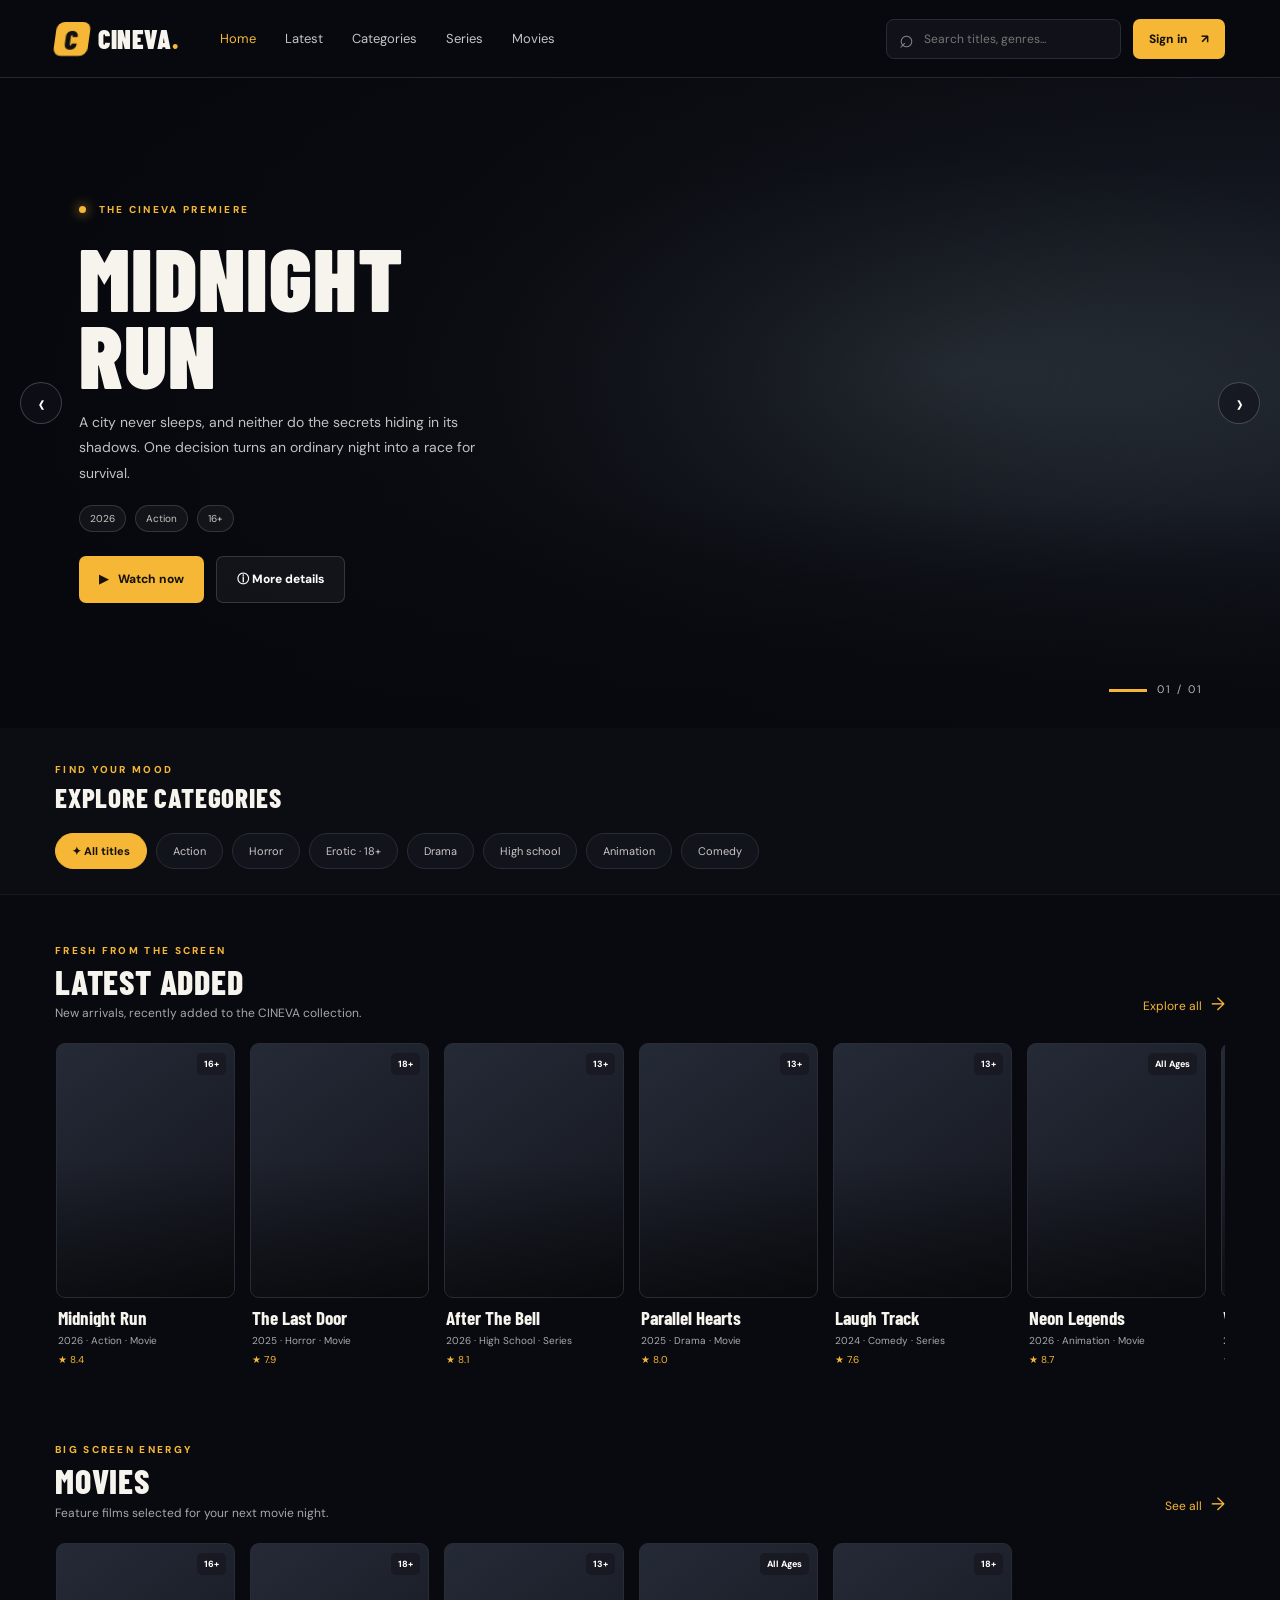
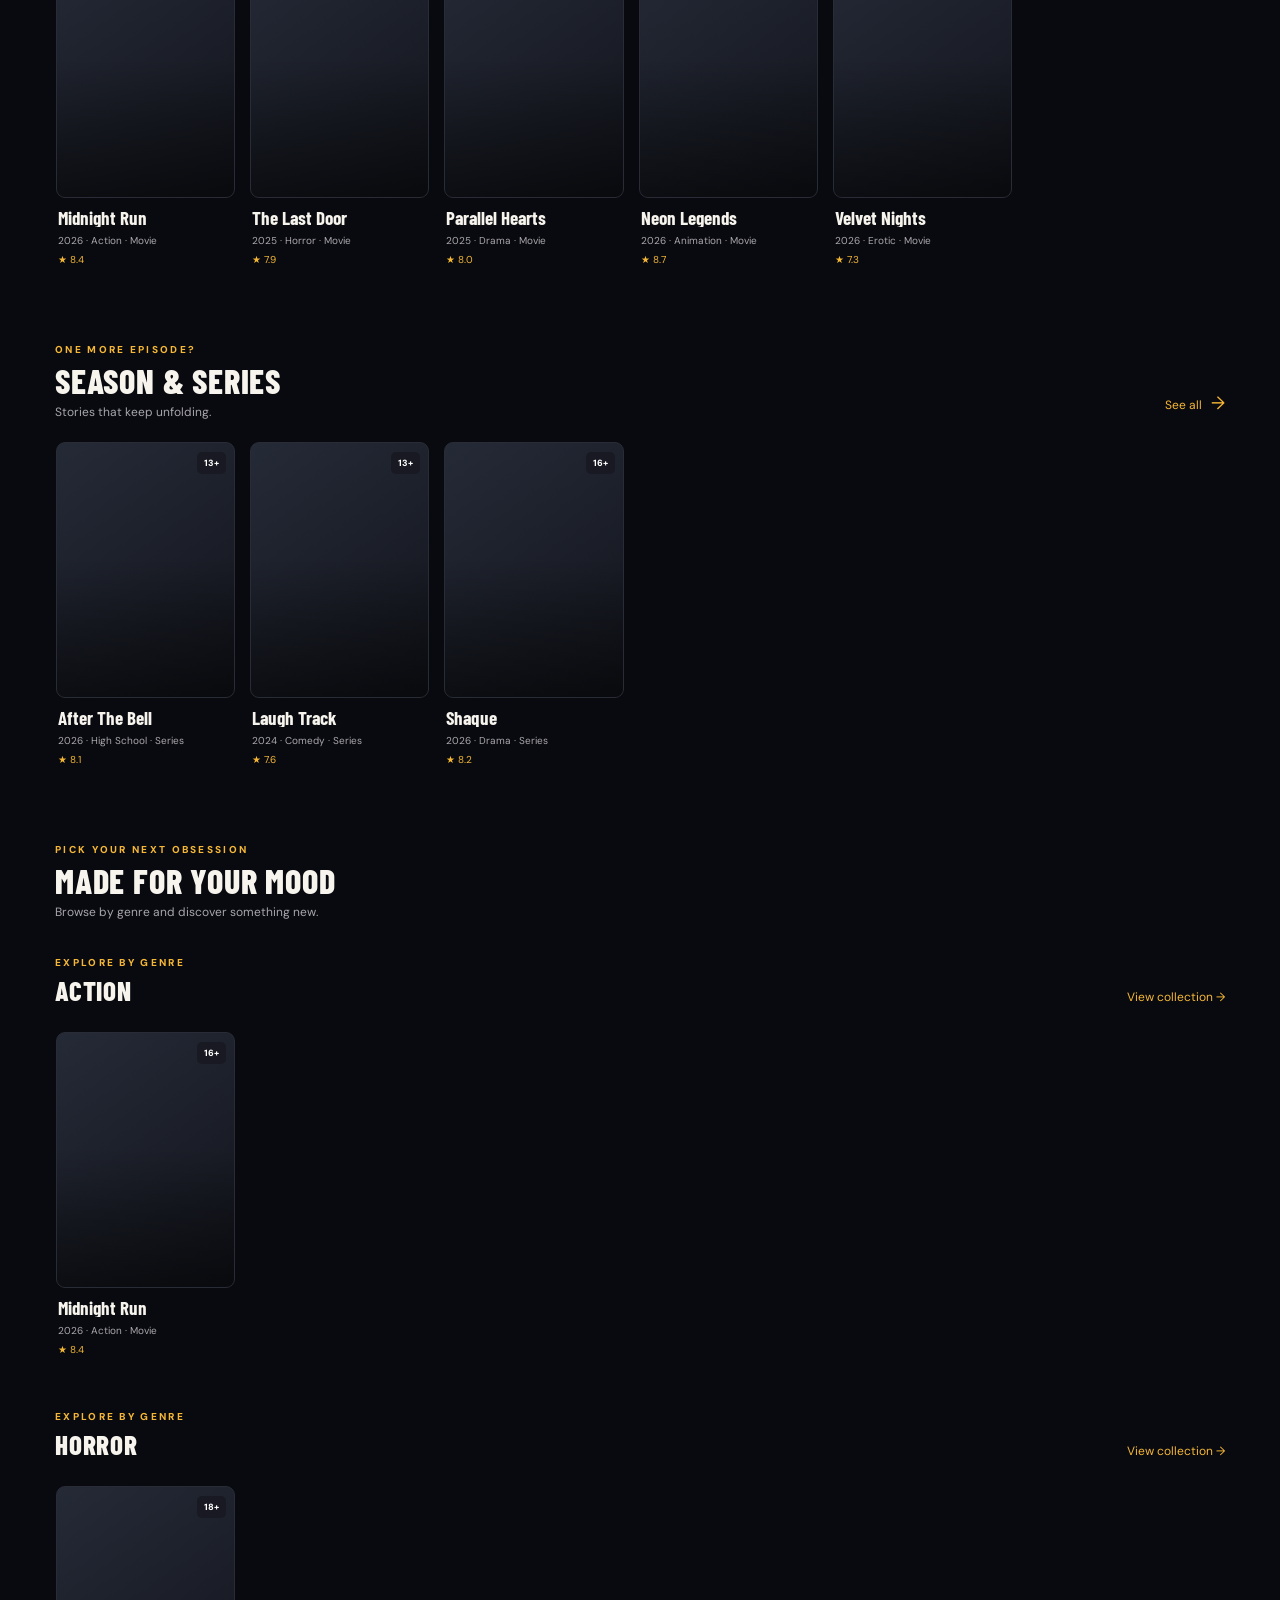
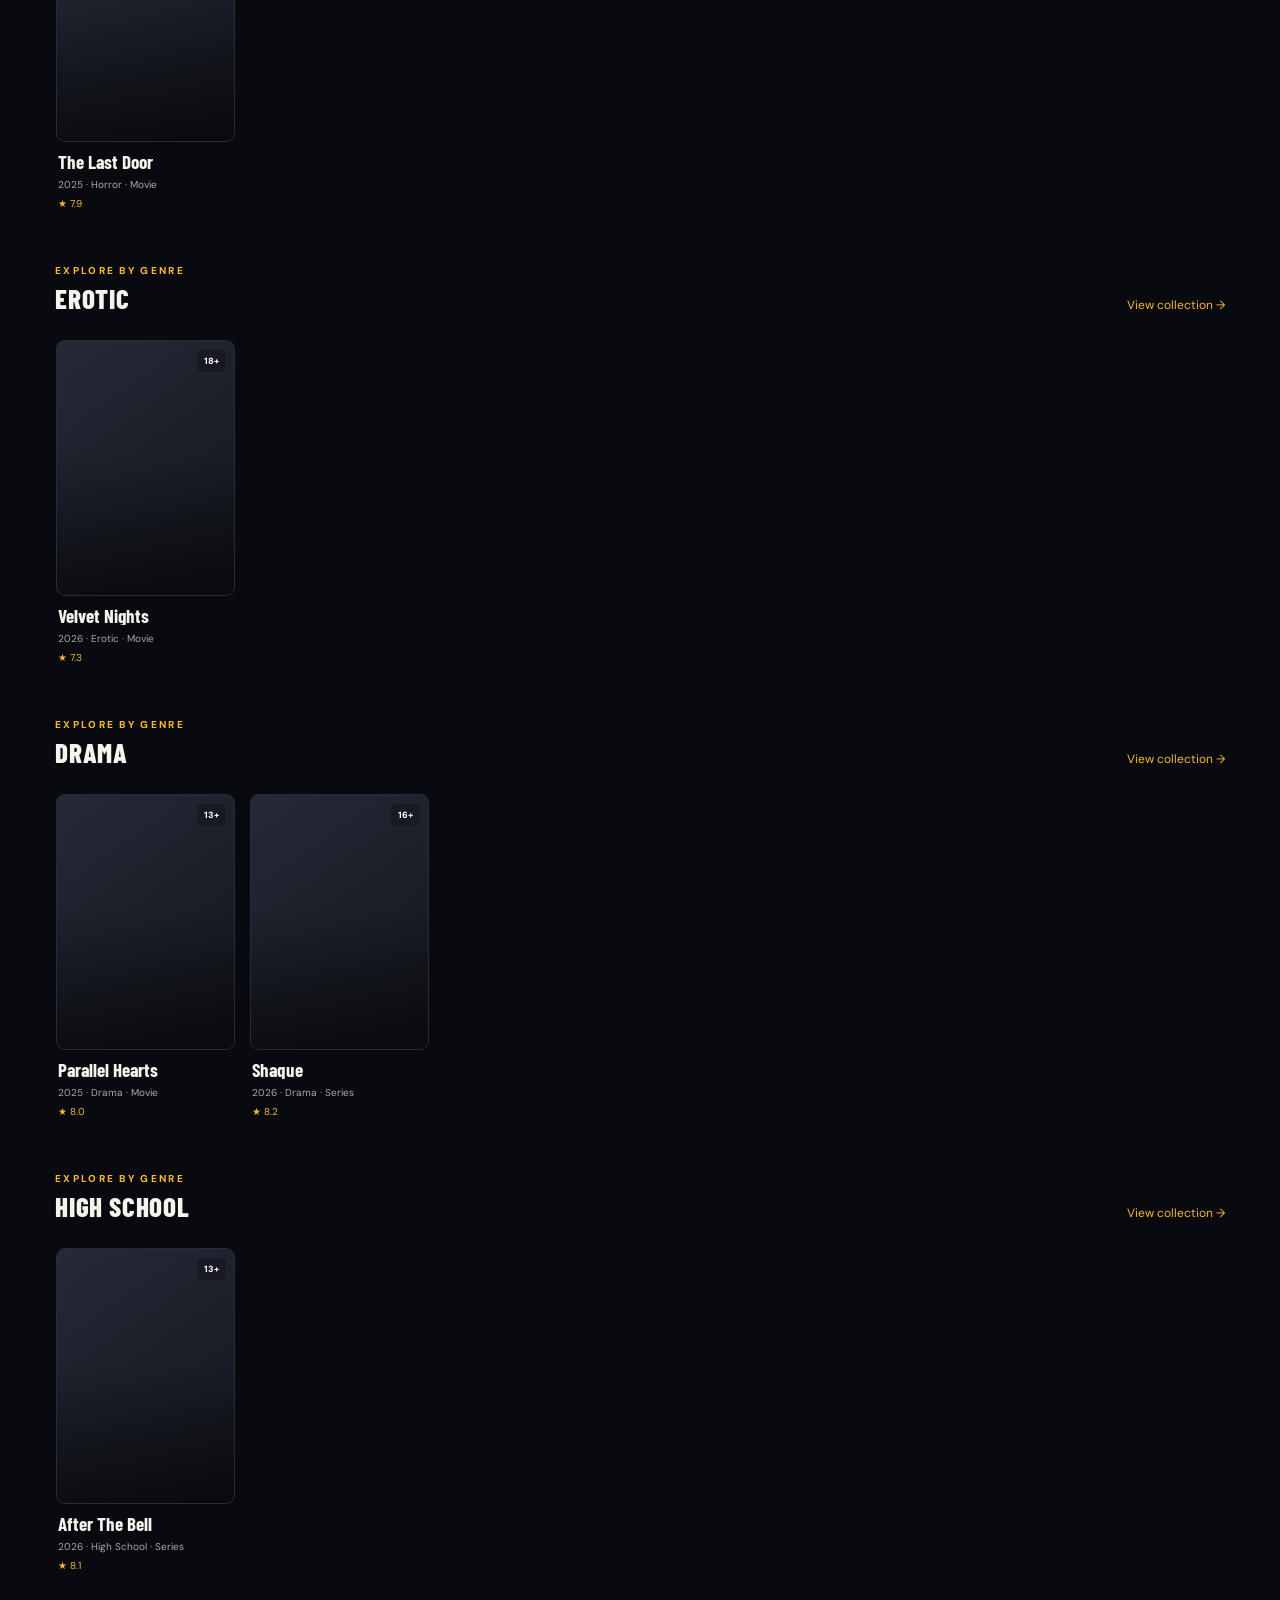
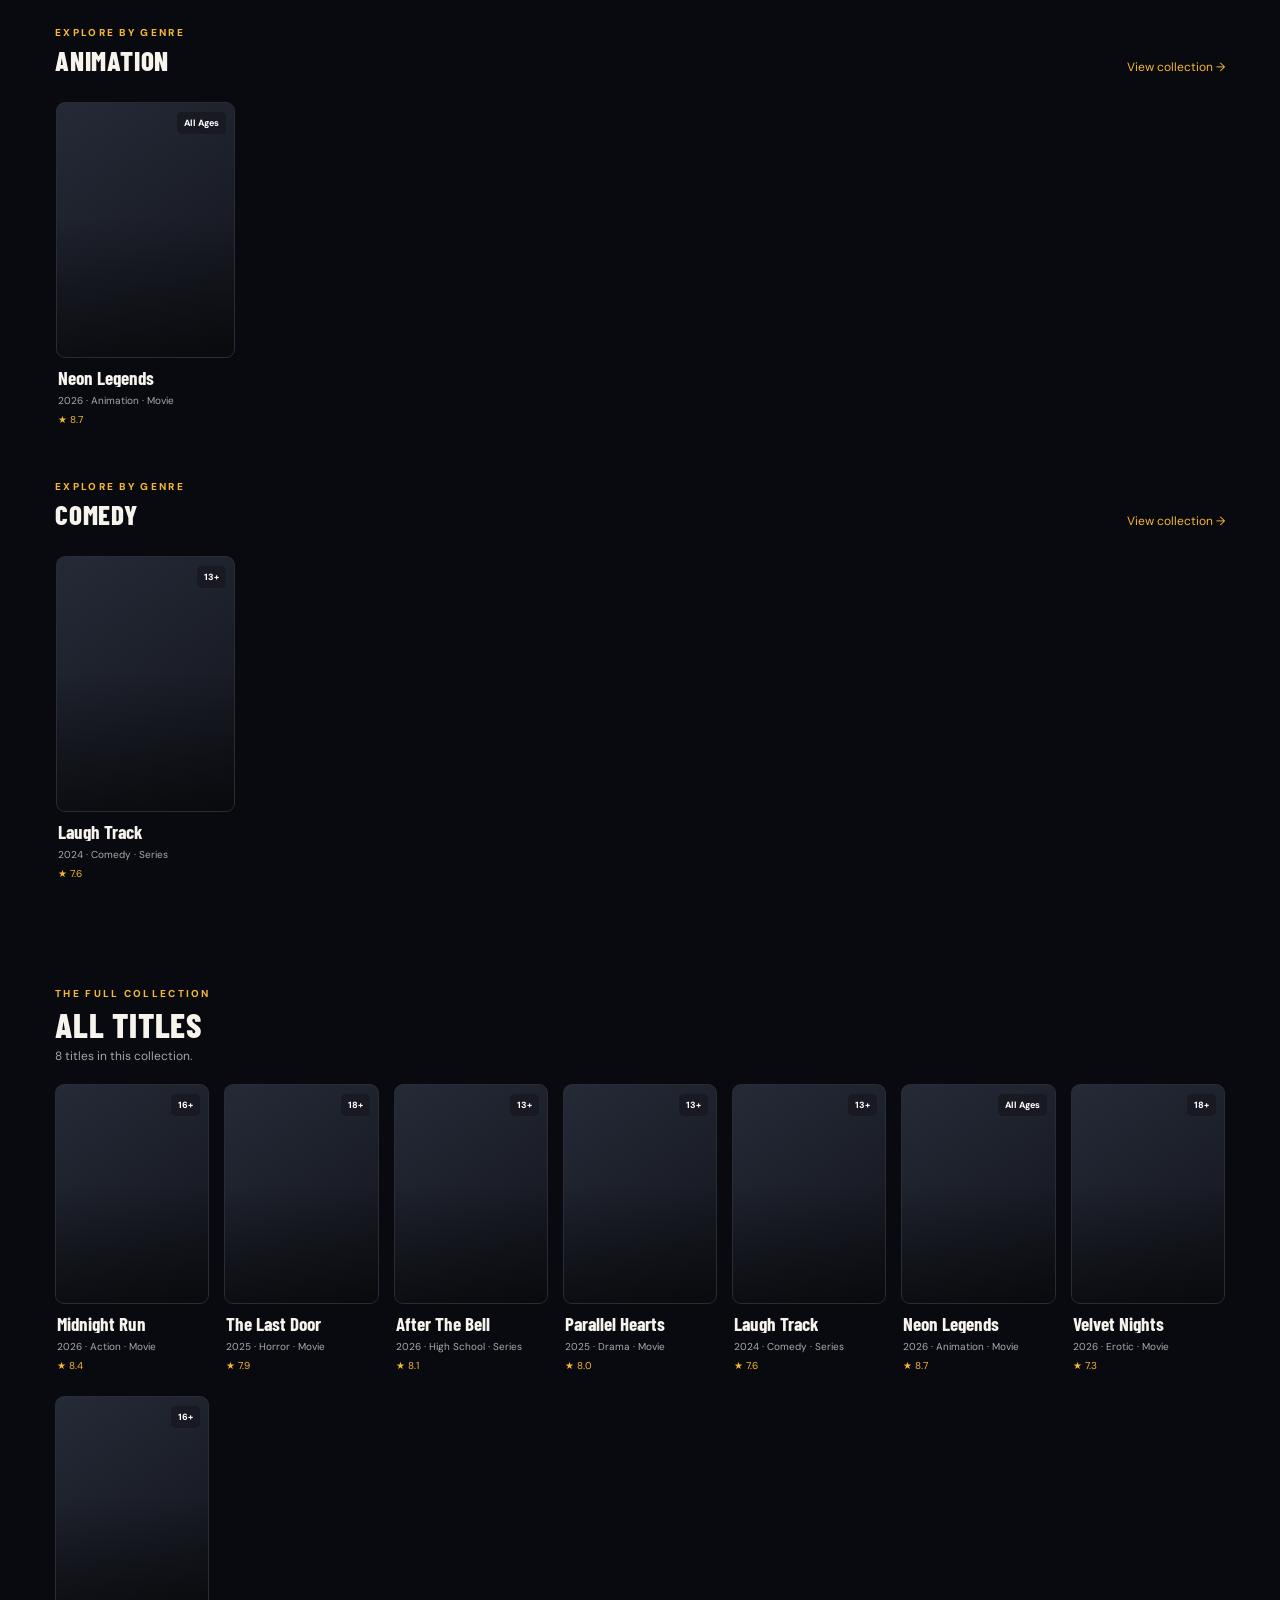
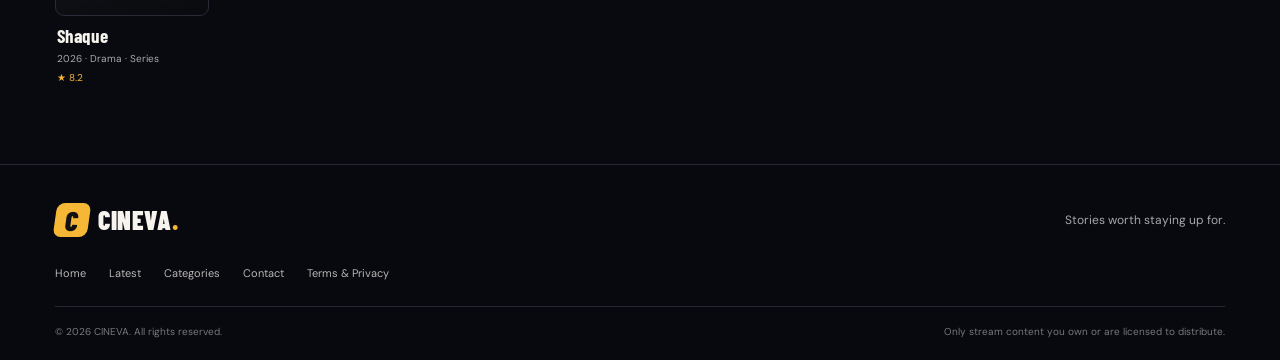
==== index.html @ 2d771eae "Add files via upload" ====
<!doctype html>
<html lang="en">
<head>
  <meta charset="UTF-8">
  <meta name="viewport" content="width=device-width, initial-scale=1">
  <meta name="theme-color" content="#090a0f">
  <title>CINEVA — Stories worth staying up for</title>
  <meta name="description" content="Discover movies and series on CINEVA.">
  <link rel="preconnect" href="https://fonts.googleapis.com">
  <link rel="preconnect" href="https://fonts.gstatic.com" crossorigin>
  <link href="https://fonts.googleapis.com/css2?family=Barlow+Condensed:wght@600;700;800;900&family=DM+Sans:wght@400;500;600;700&display=swap" rel="stylesheet">
  <link rel="stylesheet" href="styles.css">
  <script src="https://cdn.jsdelivr.net/npm/@supabase/supabase-js@2"></script>
  <script defer src="app.js"></script>
</head>
<body>
  <header class="topbar">
    <a class="brand" href="index.html" aria-label="CINEVA home"><span class="brand-mark">C</span><span>CINEVA<span class="brand-dot">.</span></span></a>
    <button class="mobile-menu" id="mobileMenu" aria-label="Open navigation">☰</button>
    <nav class="main-nav" id="mainNav">
      <a class="active" href="#home">Home</a>
      <a href="#latest">Latest</a>
      <a href="#categories">Categories</a>
      <a href="#series">Series</a>
      <a href="#movies">Movies</a>
    </nav>
    <div class="top-actions">
      <label class="search-box"><span>⌕</span><input id="searchInput" type="search" placeholder="Search titles, genres..." autocomplete="off"></label>
      <button class="account-btn" id="accountBtn">Sign in <span>↗</span></button>
    </div>
  </header>

  <main id="home">
    <section class="hero" id="hero">
      <div class="hero-shade"></div>
      <div class="hero-content">
        <div class="eyebrow"><span class="live-dot"></span> THE CINEVA PREMIERE</div>
        <h1 id="heroTitle">YOUR NEXT<br><em>FAVOURITE</em><br>STORY.</h1>
        <p id="heroDescription">Discover unforgettable stories, bold characters and worlds worth getting lost in.</p>
        <div class="hero-meta" id="heroMeta"><span>FEATURED</span><span>HD</span><span>ALL STORIES</span></div>
        <div class="hero-buttons">
          <a class="btn btn-gold" id="heroWatch" href="watch.html"><span>▶</span> Watch now</a>
          <button class="btn btn-glass" id="heroInfo">ⓘ More details</button>
        </div>
      </div>
      <div class="hero-counter"><span class="counter-line"></span><span id="heroCounter">01 / 01</span></div>
      <button class="hero-arrow prev" id="heroPrev" aria-label="Previous feature">‹</button>
      <button class="hero-arrow next" id="heroNext" aria-label="Next feature">›</button>
    </section>

    <section class="category-strip" id="categories">
      <div class="section-heading compact"><div><span class="kicker">FIND YOUR MOOD</span><h2>EXPLORE CATEGORIES</h2></div></div>
      <div class="genre-pills" id="genrePills">
        <button class="genre-pill selected" data-genre="All">✦ All titles</button>
        <button class="genre-pill" data-genre="Action">Action</button>
        <button class="genre-pill" data-genre="Horror">Horror</button>
        <button class="genre-pill" data-genre="Erotic">Erotic · 18+</button>
        <button class="genre-pill" data-genre="Drama">Drama</button>
        <button class="genre-pill" data-genre="High School">High school</button>
        <button class="genre-pill" data-genre="Animation">Animation</button>
        <button class="genre-pill" data-genre="Comedy">Comedy</button>
      </div>
    </section>

    <section class="content-section" id="latest">
      <div class="section-heading"><div><span class="kicker">FRESH FROM THE SCREEN</span><h2>LATEST ADDED</h2><p>New arrivals, recently added to the CINEVA collection.</p></div><a href="#allContent" class="see-all">Explore all <span>→</span></a></div>
      <div class="poster-row" id="latestRow"><div class="loading-state">Loading the latest stories<span class="loading-dots">•••</span></div></div>
    </section>

    <section class="content-section" id="movies">
      <div class="section-heading"><div><span class="kicker">BIG SCREEN ENERGY</span><h2>MOVIES</h2><p>Feature films selected for your next movie night.</p></div><a href="#allContent" class="see-all">See all <span>→</span></a></div>
      <div class="poster-row" id="moviesRow"><div class="skeleton"></div><div class="skeleton"></div><div class="skeleton"></div><div class="skeleton"></div></div>
    </section>

    <section class="content-section" id="series">
      <div class="section-heading"><div><span class="kicker">ONE MORE EPISODE?</span><h2>SEASON & SERIES</h2><p>Stories that keep unfolding.</p></div><a href="#allContent" class="see-all">See all <span>→</span></a></div>
      <div class="poster-row" id="seriesRow"><div class="skeleton"></div><div class="skeleton"></div><div class="skeleton"></div><div class="skeleton"></div></div>
    </section>

    <section class="content-section genre-section" id="genreRows">
      <div class="section-heading"><div><span class="kicker">PICK YOUR NEXT OBSESSION</span><h2>MADE FOR YOUR MOOD</h2><p>Browse by genre and discover something new.</p></div></div>
      <div id="genreCollections"></div>
    </section>

    <section class="content-section all-content" id="allContent">
      <div class="section-heading"><div><span class="kicker">THE FULL COLLECTION</span><h2>ALL TITLES</h2><p id="allCount">Explore the CINEVA library.</p></div></div>
      <div class="poster-grid" id="allGrid"></div>
      <button class="load-more" id="loadMore">Load more titles</button>
    </section>
  </main>

  <footer class="footer">
    <div class="footer-top"><a class="brand" href="#home"><span class="brand-mark">C</span><span>CINEVA<span class="brand-dot">.</span></span></a><p>Stories worth staying up for.</p></div>
    <div class="footer-links"><a href="#home">Home</a><a href="#latest">Latest</a><a href="#categories">Categories</a><a href="mailto:support@cineva.example">Contact</a><a href="#legal">Terms & Privacy</a></div>
    <div class="footer-bottom"><span>© <span id="yearNow"></span> CINEVA. All rights reserved.</span><span>Only stream content you own or are licensed to distribute.</span></div>
  </footer>

  <div class="modal-backdrop" id="detailModal" aria-hidden="true">
    <div class="detail-modal" role="dialog" aria-modal="true" aria-labelledby="modalTitle">
      <button class="modal-close" id="modalClose" aria-label="Close">×</button>
      <div class="modal-backdrop-image" id="modalBackdrop"></div>
      <div class="modal-copy"><span class="kicker" id="modalKicker">CINEVA ORIGINALS</span><h2 id="modalTitle"></h2><p id="modalDescription"></p><div class="hero-meta" id="modalMeta"></div><a class="btn btn-gold" id="modalWatch" href="watch.html">▶ Watch now</a></div>
    </div>
  </div>
  <div class="toast" id="toast"></div>
</body>
</html>
---- styles.css ----
:root{--bg:#090a0f;--panel:#11131b;--panel2:#171923;--line:#252834;--gold:#f5b735;--gold2:#ffcb58;--red:#c81035;--muted:#a7a6ad;--white:#f7f4ee;--font:'DM Sans',sans-serif;--display:'Barlow Condensed',sans-serif}
*{box-sizing:border-box}html{scroll-behavior:smooth;scroll-padding-top:90px}body{margin:0;background:var(--bg);color:var(--white);font-family:var(--font);overflow-x:hidden}a{color:inherit;text-decoration:none}button,input{font:inherit}.topbar{height:78px;position:sticky;top:0;z-index:30;display:flex;align-items:center;gap:42px;padding:0 4.3%;background:rgba(9,10,15,.94);backdrop-filter:blur(18px);border-bottom:1px solid var(--line)}.brand{display:flex;align-items:center;gap:9px;font-family:var(--display);font-weight:900;font-size:26px;letter-spacing:.6px;white-space:nowrap}.brand-mark{display:grid;place-items:center;width:34px;height:34px;background:var(--gold);color:#111;border-radius:8px;font-size:27px;transform:skew(-8deg)}.brand-dot{color:var(--gold)}.main-nav{display:flex;align-items:center;gap:29px;flex:1}.main-nav a{font-size:13px;color:#c6c4c7;transition:.2s}.main-nav a:hover,.main-nav a.active{color:var(--gold)}.top-actions{display:flex;align-items:center;gap:12px}.search-box{height:40px;width:235px;display:flex;align-items:center;gap:8px;padding:0 12px;border:1px solid #292c36;border-radius:8px;background:#111219;color:#85858d}.search-box span{font-size:25px}.search-box input{width:100%;border:0;outline:0;color:white;background:transparent;font-size:12px}.account-btn{border:0;border-radius:7px;background:var(--gold);color:#15120b;padding:12px 16px;font-size:12px;font-weight:800;cursor:pointer}.account-btn span{margin-left:10px}.mobile-menu{display:none;background:none;border:0;color:white;font-size:24px}
.hero{min-height:510px;height:min(69vw,650px);max-height:660px;position:relative;display:flex;align-items:center;overflow:hidden;background:radial-gradient(ellipse at 75% 45%,#39434b 0,#161a23 42%,#0b0c12 78%)}.hero:before{content:"";position:absolute;inset:0;background-image:var(--hero-image);background-size:cover;background-position:center 35%;opacity:.7;transition:background-image .3s}.hero-shade{position:absolute;inset:0;background:linear-gradient(90deg,rgba(7,8,13,.97) 0%,rgba(7,8,13,.78) 38%,rgba(7,8,13,.15) 100%),linear-gradient(0deg,#090a0f 0%,transparent 35%,rgba(0,0,0,.1))}.hero-content{position:relative;z-index:2;width:min(620px,60%);padding:45px 0 45px 6.2%}.eyebrow,.kicker{font-size:10px;letter-spacing:2.3px;font-weight:800;color:var(--gold)}.live-dot{display:inline-block;width:7px;height:7px;border-radius:50%;background:var(--gold);margin-right:8px;box-shadow:0 0 12px var(--gold)}.hero h1{font:900 clamp(55px,7vw,94px)/.86 var(--display);letter-spacing:1px;margin:22px 0 18px;text-transform:uppercase}.hero h1 em{font-style:normal;color:var(--gold)}.hero-content>p{max-width:440px;color:#c3c1c2;font-size:14px;line-height:1.8}.hero-meta{display:flex;gap:9px;align-items:center;margin:19px 0;color:#c9c6c3;font-size:10px}.hero-meta span{padding:6px 10px;border:1px solid #ffffff24;border-radius:20px;background:#ffffff0c}.hero-buttons{display:flex;gap:12px;margin-top:24px}.btn{display:inline-flex;align-items:center;justify-content:center;gap:10px;padding:14px 20px;border-radius:7px;font-size:12px;font-weight:800;border:0;cursor:pointer;transition:.2s}.btn:hover{transform:translateY(-2px);filter:brightness(1.08)}.btn-gold{background:var(--gold);color:#16120a}.btn-glass{background:#ffffff0c;border:1px solid #ffffff26;color:white}.hero-counter{position:absolute;z-index:3;right:6%;bottom:32px;color:#b5b2b1;font-size:11px;letter-spacing:2px}.counter-line{display:inline-block;width:38px;height:3px;background:var(--gold);vertical-align:middle;margin-right:10px}.hero-arrow{position:absolute;z-index:4;top:50%;transform:translateY(-50%);height:42px;width:42px;border-radius:50%;border:1px solid #ffffff35;background:#11131b9c;color:white;font-size:27px;cursor:pointer}.hero-arrow.prev{left:20px}.hero-arrow.next{right:20px}
.category-strip,.content-section{padding:43px 4.3% 10px}.category-strip{padding-top:29px;padding-bottom:20px;background:#0c0d13;border-bottom:1px solid #171923}.section-heading{display:flex;align-items:end;justify-content:space-between;gap:20px;margin-bottom:20px}.section-heading h2{font:800 34px/.95 var(--display);letter-spacing:.8px;margin:7px 0 7px}.section-heading p{font-size:12px;color:var(--muted);margin:0}.section-heading.compact{margin-bottom:15px}.section-heading.compact h2{font-size:27px}.see-all{font-size:12px;color:var(--gold);white-space:nowrap;padding-bottom:5px}.see-all span{font-size:18px;margin-left:6px}.genre-pills{display:flex;gap:9px;overflow:auto;padding-bottom:5px;scrollbar-width:none}.genre-pill{white-space:nowrap;border:1px solid #292c36;background:#12141c;color:#c9c7c7;padding:10px 16px;border-radius:24px;font-size:11px;cursor:pointer;transition:.2s}.genre-pill:hover,.genre-pill.selected{background:var(--gold);border-color:var(--gold);color:#17130b;font-weight:800}
.poster-row{display:grid;grid-auto-flow:column;grid-auto-columns:minmax(145px,1fr);grid-auto-columns:clamp(145px,14vw,190px);gap:15px;overflow-x:auto;padding:2px 1px 18px;scrollbar-width:thin;scrollbar-color:#3c3d45 transparent}.poster-card{min-width:0;cursor:pointer;position:relative}.poster-image{position:relative;aspect-ratio:2/2.85;border-radius:9px;overflow:hidden;background:linear-gradient(145deg,#252a37,#12141b);border:1px solid #292c36}.poster-image img{width:100%;height:100%;object-fit:cover;display:block;transition:transform .45s}.poster-card:hover .poster-image img{transform:scale(1.06)}.poster-image:after{content:"";position:absolute;inset:45% 0 0;background:linear-gradient(transparent,rgba(0,0,0,.5))}.age-tag{position:absolute;z-index:2;top:9px;right:8px;padding:5px 7px;border-radius:5px;background:#171820df;color:white;font-size:9px;font-weight:800}.poster-info{padding:10px 2px 0}.poster-info h3{font:700 19px/1 var(--display);margin:0 0 7px;white-space:nowrap;overflow:hidden;text-overflow:ellipsis}.poster-sub{font-size:10px;color:#aaa8ad;white-space:nowrap;overflow:hidden;text-overflow:ellipsis}.poster-date{font-size:10px;color:var(--gold);margin-top:6px}.loading-state{padding:35px 0;color:var(--muted);font-size:13px}.loading-dots{color:var(--gold);margin-left:10px;letter-spacing:3px}.skeleton{height:290px;border-radius:9px;background:linear-gradient(100deg,#151720 30%,#222531 50%,#151720 70%);background-size:200% 100%;animation:shimmer 1.5s infinite}@keyframes shimmer{to{background-position:-200% 0}}.genre-collection{margin:30px 0}.genre-collection .section-heading h2{font-size:27px}.poster-grid{display:grid;grid-template-columns:repeat(auto-fill,minmax(150px,1fr));gap:24px 15px}.load-more{display:block;margin:28px auto 10px;padding:12px 24px;border:1px solid #353845;border-radius:7px;background:#141620;color:white;cursor:pointer}.load-more:hover{border-color:var(--gold);color:var(--gold)}.footer{margin-top:70px;padding:35px 4.3% 22px;border-top:1px solid var(--line);background:#08090e}.footer-top{display:flex;align-items:center;justify-content:space-between}.footer-top p{font-size:12px;color:var(--muted)}.footer-links{display:flex;gap:23px;margin:26px 0;color:#b8b5b5;font-size:11px}.footer-bottom{border-top:1px solid var(--line);padding-top:18px;display:flex;justify-content:space-between;color:#777780;font-size:10px}
.modal-backdrop{display:none;position:fixed;inset:0;z-index:60;background:#000c;backdrop-filter:blur(8px);align-items:center;justify-content:center;padding:20px}.modal-backdrop.open{display:flex}.detail-modal{position:relative;width:min(760px,100%);min-height:420px;border:1px solid #333744;border-radius:14px;overflow:hidden;background:#11131b;display:flex;align-items:end}.modal-backdrop-image{position:absolute;inset:0;background-size:cover;background-position:center;opacity:.48}.detail-modal:after{content:"";position:absolute;inset:0;background:linear-gradient(90deg,#101118 0%,#101118c9 55%,#10111833)}.modal-copy{position:relative;z-index:1;padding:42px;max-width:580px}.modal-copy h2{font:800 48px/.95 var(--display);margin:10px 0}.modal-copy p{font-size:13px;line-height:1.7;color:#cbc8c6}.modal-close{position:absolute;z-index:3;right:15px;top:12px;border:0;background:#111a;color:white;font-size:27px;width:38px;height:38px;border-radius:50%;cursor:pointer}.toast{position:fixed;z-index:80;bottom:24px;left:50%;transform:translate(-50%,20px);opacity:0;pointer-events:none;background:#222630;border:1px solid #414653;padding:12px 18px;border-radius:8px;font-size:12px;transition:.25s}.toast.show{opacity:1;transform:translate(-50%,0)}
@media(max-width:950px){.topbar{gap:22px;padding:0 3%}.main-nav{gap:15px}.search-box{width:190px}.category-strip,.content-section{padding-left:3%;padding-right:3%}}
@media(max-width:700px){.topbar{height:66px;gap:13px}.brand{font-size:22px}.brand-mark{width:30px;height:30px}.mobile-menu{display:block;margin-left:auto}.main-nav{display:none;position:absolute;top:66px;left:0;right:0;padding:18px 22px;background:#0d0e15;border-bottom:1px solid var(--line);flex-direction:column;align-items:flex-start}.main-nav.open{display:flex}.top-actions{gap:7px}.search-box{width:38px;border:0;background:transparent;padding:0}.search-box span{font-size:24px}.search-box input{display:none}.search-box.expanded{position:absolute;left:12px;right:12px;top:72px;width:auto;background:#171923;border:1px solid #343744;padding:0 12px;z-index:40}.search-box.expanded input{display:block}.account-btn{padding:10px 11px;font-size:10px}.account-btn span{display:none}.hero{height:570px;min-height:0;align-items:end}.hero:before{background-position:60% center}.hero-shade{background:linear-gradient(0deg,#090a0f 0%,rgba(7,8,13,.8) 45%,rgba(7,8,13,.18) 100%)}.hero-content{width:100%;padding:40px 7% 70px}.hero h1{font-size:66px}.hero-content>p{font-size:12px}.hero-arrow{top:44%;height:35px;width:35px}.hero-arrow.prev{left:10px}.hero-arrow.next{right:10px}.hero-counter{bottom:22px;right:7%}.category-strip,.content-section{padding:30px 4% 8px}.section-heading h2{font-size:30px}.section-heading p{max-width:270px;line-height:1.5}.poster-row{grid-auto-columns:145px;gap:12px}.poster-grid{grid-template-columns:repeat(2,minmax(0,1fr));gap:18px 12px}.footer-links{flex-wrap:wrap;gap:14px}.footer-bottom{gap:10px;flex-direction:column}.modal-copy{padding:28px}.modal-copy h2{font-size:38px}}
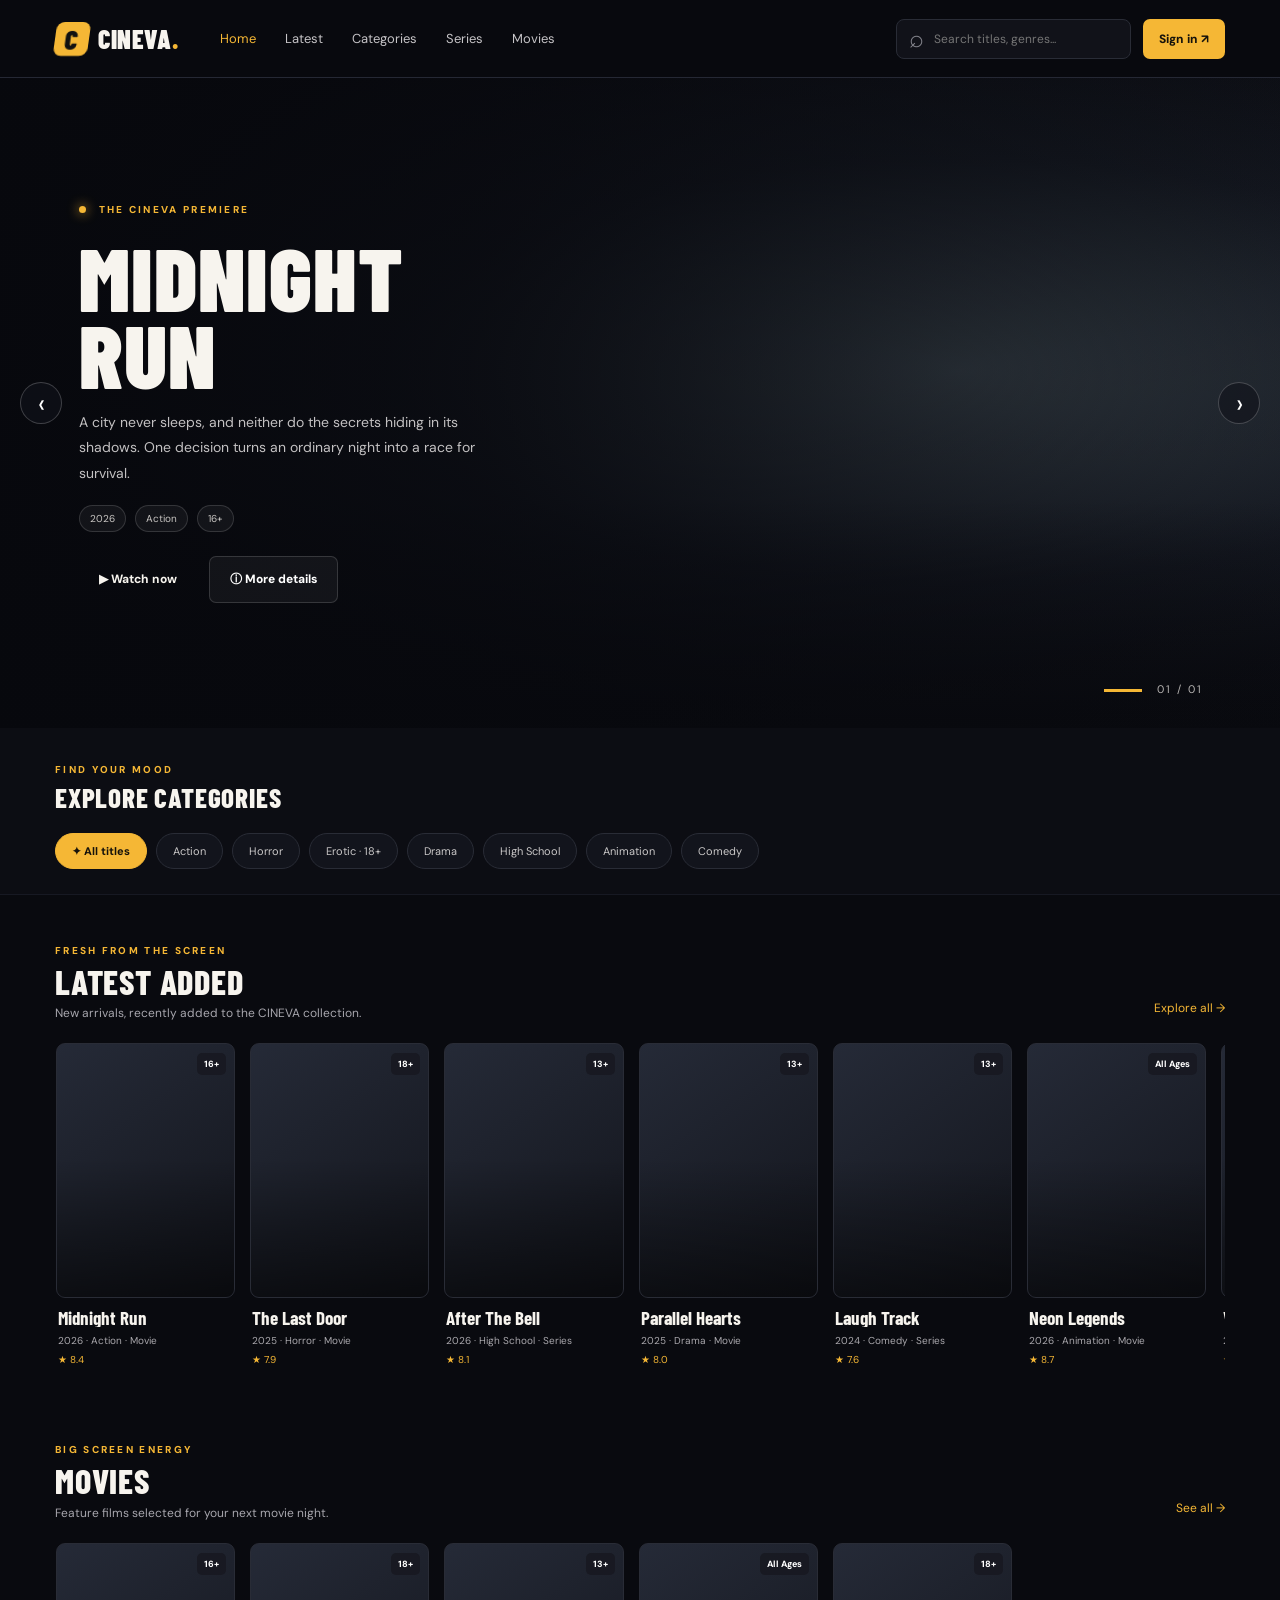
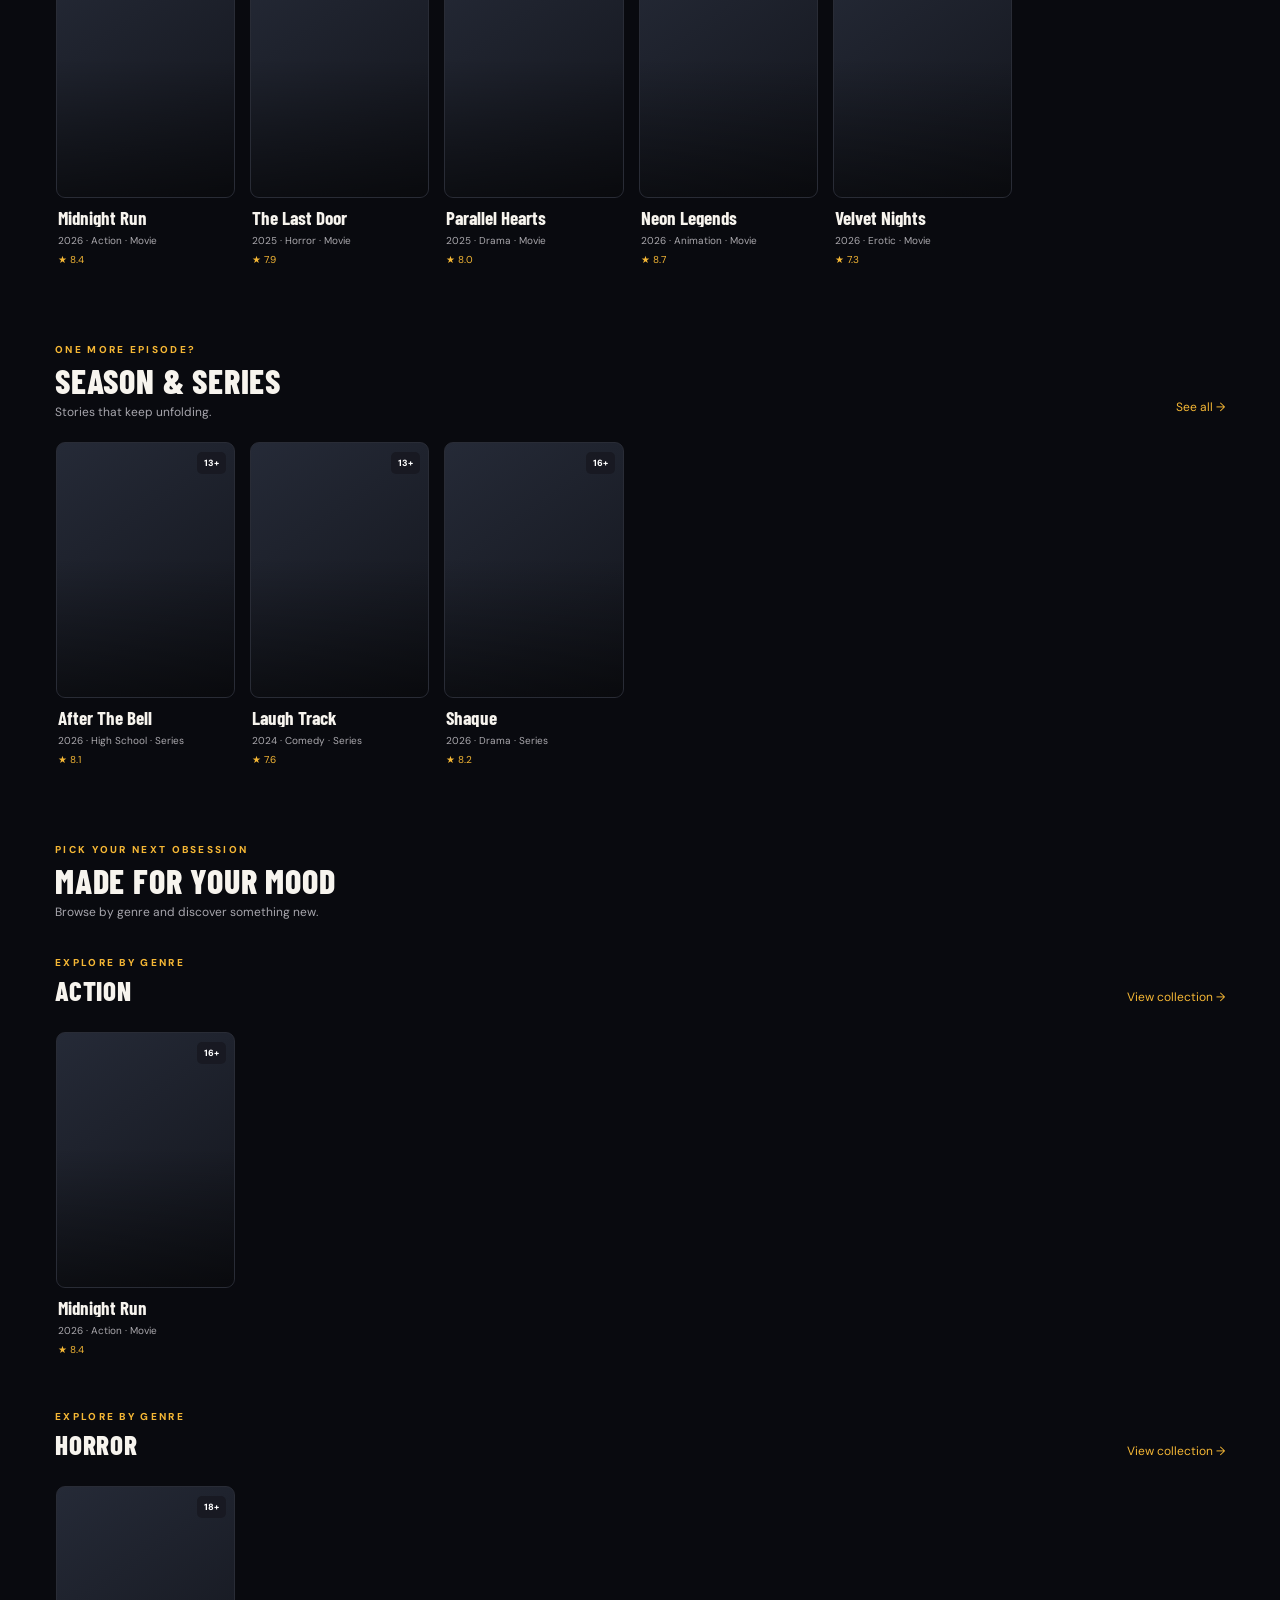
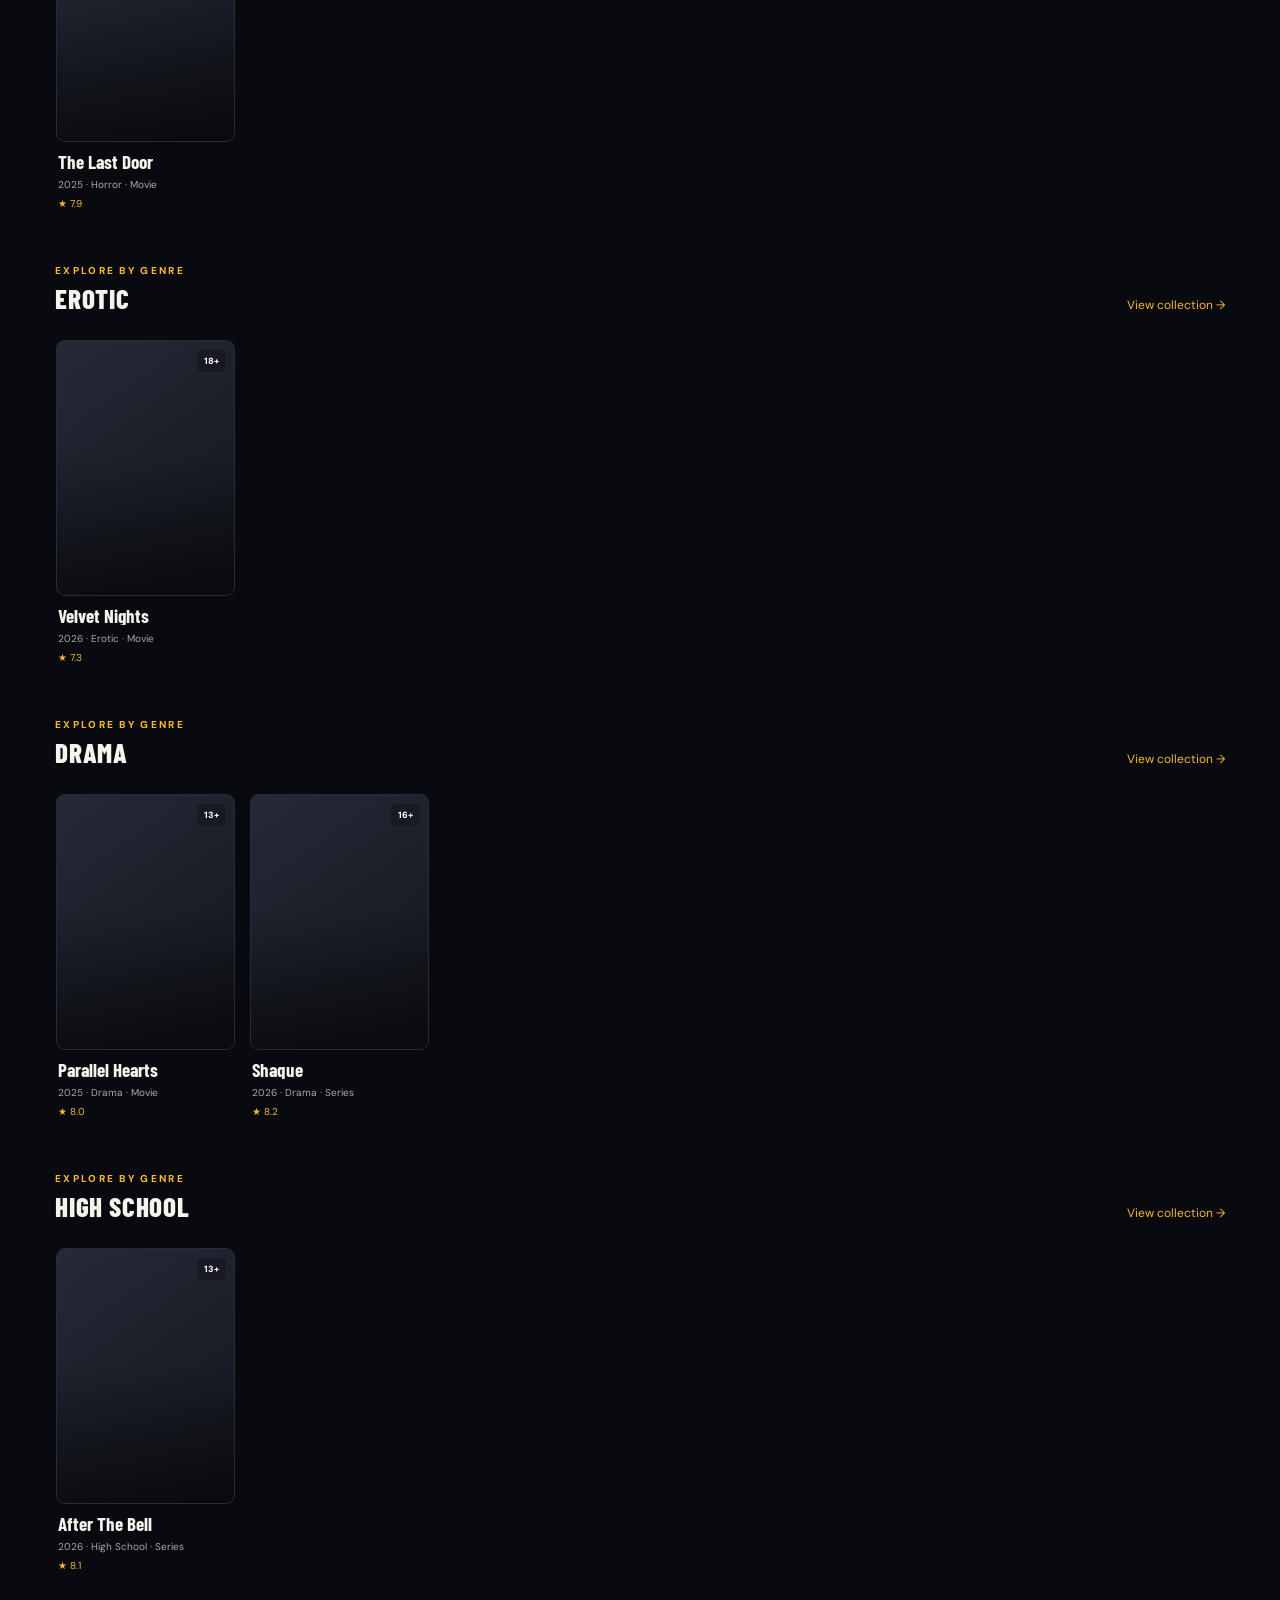
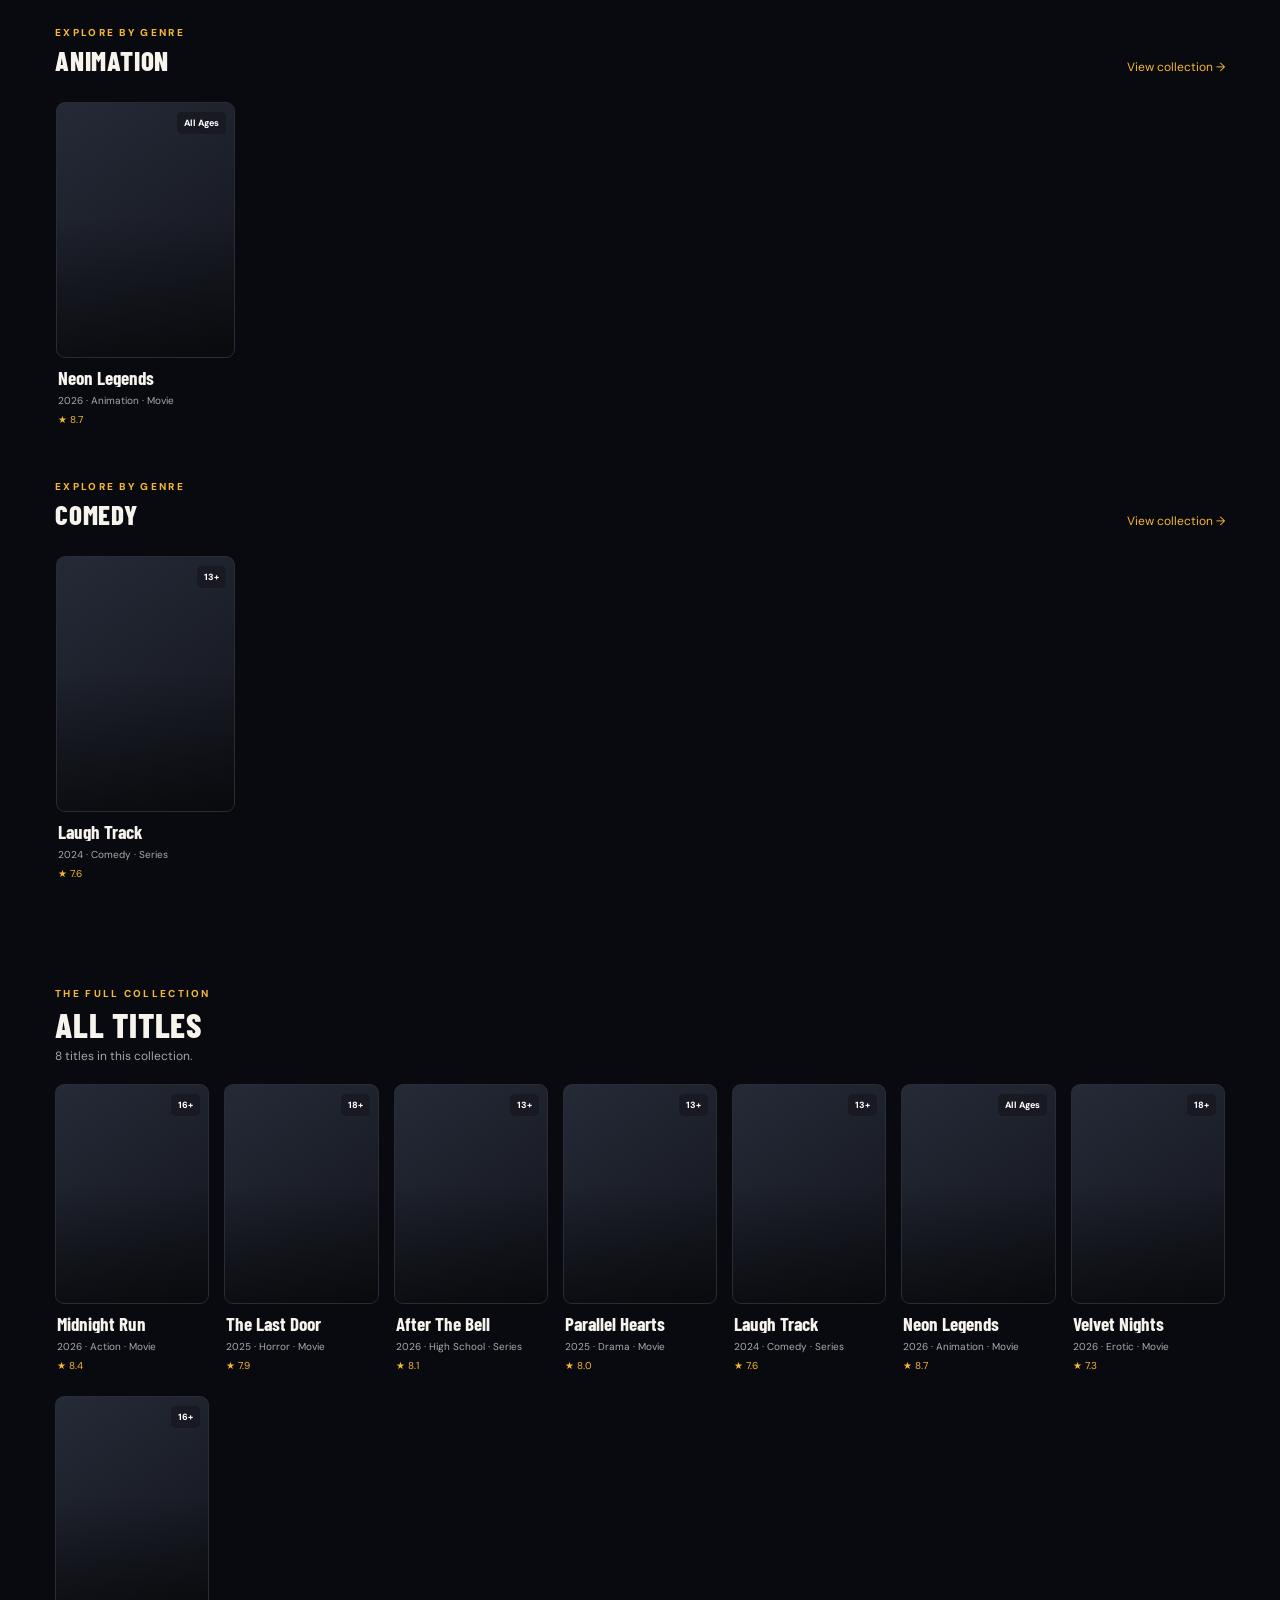
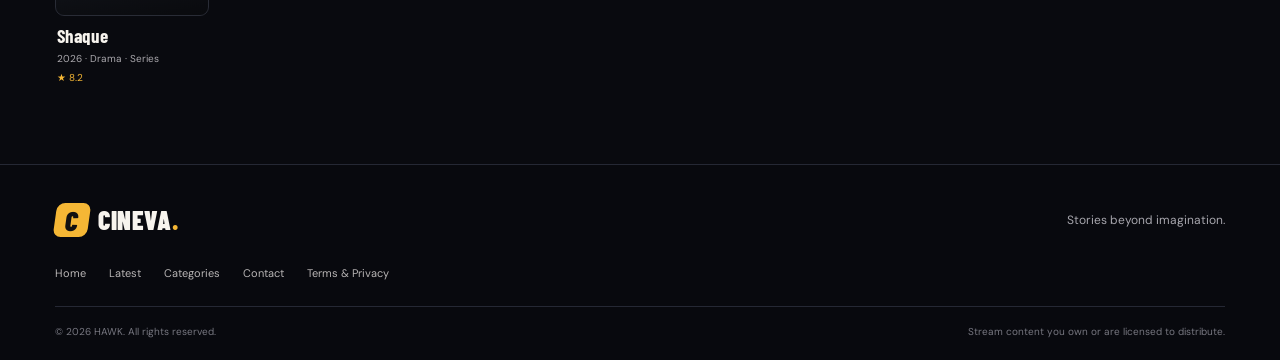
==== commit e6ef7d27: "Update index.html" ====
--- a/index.html
+++ b/index.html
@@ -1,107 +1,227 @@
-<!doctype html>
+<!DOCTYPE html>
 <html lang="en">
 <head>
   <meta charset="UTF-8">
   <meta name="viewport" content="width=device-width, initial-scale=1">
-  <meta name="theme-color" content="#090a0f">
-  <title>CINEVA — Stories worth staying up for</title>
-  <meta name="description" content="Discover movies and series on CINEVA.">
+  <meta name="theme-color" content="#090817">
+
+  <title>HAWKMOVIES — Your World. Your Cinema.</title>
+
+ <meta name="description"
+content="Watch the latest movies and series on HAWKMOVIES. Your world. Your cinema.">
+  
   <link rel="preconnect" href="https://fonts.googleapis.com">
   <link rel="preconnect" href="https://fonts.gstatic.com" crossorigin>
-  <link href="https://fonts.googleapis.com/css2?family=Barlow+Condensed:wght@600;700;800;900&family=DM+Sans:wght@400;500;600;700&display=swap" rel="stylesheet">
+
+  <link href="https://fonts.googleapis.com/css2?family=Barlow+Condensed:wght@600;700;800;900&family=DM+Sans:wght@400;500;600;700&display=swap"
+    rel="stylesheet">
+
   <link rel="stylesheet" href="styles.css">
+
   <script src="https://cdn.jsdelivr.net/npm/@supabase/supabase-js@2"></script>
   <script defer src="app.js"></script>
 </head>
+
 <body>
-  <header class="topbar">
-    <a class="brand" href="index.html" aria-label="CINEVA home"><span class="brand-mark">C</span><span>CINEVA<span class="brand-dot">.</span></span></a>
-    <button class="mobile-menu" id="mobileMenu" aria-label="Open navigation">☰</button>
-    <nav class="main-nav" id="mainNav">
-      <a class="active" href="#home">Home</a>
-      <a href="#latest">Latest</a>
-      <a href="#categories">Categories</a>
-      <a href="#series">Series</a>
-      <a href="#movies">Movies</a>
-    </nav>
-    <div class="top-actions">
-      <label class="search-box"><span>⌕</span><input id="searchInput" type="search" placeholder="Search titles, genres..." autocomplete="off"></label>
-      <button class="account-btn" id="accountBtn">Sign in <span>↗</span></button>
-    </div>
-  </header>
-
-  <main id="home">
-    <section class="hero" id="hero">
-      <div class="hero-shade"></div>
-      <div class="hero-content">
-        <div class="eyebrow"><span class="live-dot"></span> THE CINEVA PREMIERE</div>
-        <h1 id="heroTitle">YOUR NEXT<br><em>FAVOURITE</em><br>STORY.</h1>
-        <p id="heroDescription">Discover unforgettable stories, bold characters and worlds worth getting lost in.</p>
-        <div class="hero-meta" id="heroMeta"><span>FEATURED</span><span>HD</span><span>ALL STORIES</span></div>
-        <div class="hero-buttons">
-          <a class="btn btn-gold" id="heroWatch" href="watch.html"><span>▶</span> Watch now</a>
-          <button class="btn btn-glass" id="heroInfo">ⓘ More details</button>
-        </div>
-      </div>
-      <div class="hero-counter"><span class="counter-line"></span><span id="heroCounter">01 / 01</span></div>
-      <button class="hero-arrow prev" id="heroPrev" aria-label="Previous feature">‹</button>
-      <button class="hero-arrow next" id="heroNext" aria-label="Next feature">›</button>
-    </section>
-
-    <section class="category-strip" id="categories">
-      <div class="section-heading compact"><div><span class="kicker">FIND YOUR MOOD</span><h2>EXPLORE CATEGORIES</h2></div></div>
-      <div class="genre-pills" id="genrePills">
-        <button class="genre-pill selected" data-genre="All">✦ All titles</button>
-        <button class="genre-pill" data-genre="Action">Action</button>
-        <button class="genre-pill" data-genre="Horror">Horror</button>
-        <button class="genre-pill" data-genre="Erotic">Erotic · 18+</button>
-        <button class="genre-pill" data-genre="Drama">Drama</button>
-        <button class="genre-pill" data-genre="High School">High school</button>
-        <button class="genre-pill" data-genre="Animation">Animation</button>
-        <button class="genre-pill" data-genre="Comedy">Comedy</button>
-      </div>
-    </section>
-
-    <section class="content-section" id="latest">
-      <div class="section-heading"><div><span class="kicker">FRESH FROM THE SCREEN</span><h2>LATEST ADDED</h2><p>New arrivals, recently added to the CINEVA collection.</p></div><a href="#allContent" class="see-all">Explore all <span>→</span></a></div>
-      <div class="poster-row" id="latestRow"><div class="loading-state">Loading the latest stories<span class="loading-dots">•••</span></div></div>
-    </section>
-
-    <section class="content-section" id="movies">
-      <div class="section-heading"><div><span class="kicker">BIG SCREEN ENERGY</span><h2>MOVIES</h2><p>Feature films selected for your next movie night.</p></div><a href="#allContent" class="see-all">See all <span>→</span></a></div>
-      <div class="poster-row" id="moviesRow"><div class="skeleton"></div><div class="skeleton"></div><div class="skeleton"></div><div class="skeleton"></div></div>
-    </section>
-
-    <section class="content-section" id="series">
-      <div class="section-heading"><div><span class="kicker">ONE MORE EPISODE?</span><h2>SEASON & SERIES</h2><p>Stories that keep unfolding.</p></div><a href="#allContent" class="see-all">See all <span>→</span></a></div>
-      <div class="poster-row" id="seriesRow"><div class="skeleton"></div><div class="skeleton"></div><div class="skeleton"></div><div class="skeleton"></div></div>
-    </section>
-
-    <section class="content-section genre-section" id="genreRows">
-      <div class="section-heading"><div><span class="kicker">PICK YOUR NEXT OBSESSION</span><h2>MADE FOR YOUR MOOD</h2><p>Browse by genre and discover something new.</p></div></div>
-      <div id="genreCollections"></div>
-    </section>
-
-    <section class="content-section all-content" id="allContent">
-      <div class="section-heading"><div><span class="kicker">THE FULL COLLECTION</span><h2>ALL TITLES</h2><p id="allCount">Explore the CINEVA library.</p></div></div>
-      <div class="poster-grid" id="allGrid"></div>
-      <button class="load-more" id="loadMore">Load more titles</button>
-    </section>
-  </main>
-
-  <footer class="footer">
-    <div class="footer-top"><a class="brand" href="#home"><span class="brand-mark">C</span><span>CINEVA<span class="brand-dot">.</span></span></a><p>Stories worth staying up for.</p></div>
-    <div class="footer-links"><a href="#home">Home</a><a href="#latest">Latest</a><a href="#categories">Categories</a><a href="mailto:support@cineva.example">Contact</a><a href="#legal">Terms & Privacy</a></div>
-    <div class="footer-bottom"><span>© <span id="yearNow"></span> CINEVA. All rights reserved.</span><span>Only stream content you own or are licensed to distribute.</span></div>
-  </footer>
-
-  <div class="modal-backdrop" id="detailModal" aria-hidden="true">
-    <div class="detail-modal" role="dialog" aria-modal="true" aria-labelledby="modalTitle">
-      <button class="modal-close" id="modalClose" aria-label="Close">×</button>
-      <div class="modal-backdrop-image" id="modalBackdrop"></div>
-      <div class="modal-copy"><span class="kicker" id="modalKicker">CINEVA ORIGINALS</span><h2 id="modalTitle"></h2><p id="modalDescription"></p><div class="hero-meta" id="modalMeta"></div><a class="btn btn-gold" id="modalWatch" href="watch.html">▶ Watch now</a></div>
-    </div>
-  </div>
-  <div class="toast" id="toast"></div>
+
+<header class="topbar">
+  <a class="brand" href="index.html">
+    <span class="brand-mark">C</span>
+    <span>CINEVA<span class="brand-dot">.</span></span>
+  </a>
+
+  <button class="mobile-menu" id="mobileMenu">☰</button>
+
+  <nav class="main-nav" id="mainNav">
+    <a class="active" href="#home">Home</a>
+    <a href="#latest">Latest</a>
+    <a href="#categories">Categories</a>
+    <a href="#series">Series</a>
+    <a href="#movies">Movies</a>
+  </nav>
+
+  <div class="top-actions">
+    <label class="search-box">
+      <span>⌕</span>
+      <input id="searchInput" type="search"
+        placeholder="Search titles, genres...">
+    </label>
+
+    <button class="account-btn" id="accountBtn">
+      Sign in ↗
+    </button>
+  </div>
+</header>
+
+<main id="home">
+
+  <section class="hero" id="hero">
+    <div class="hero-shade"></div>
+
+    <div class="hero-content">
+      <div class="eyebrow">
+        <span class="live-dot"></span>
+        THE CINEVA PREMIERE
+      </div>
+
+      <h1 id="heroTitle">
+        YOUR NEXT<br>
+        <em>FAVOURITE</em><br>
+        STORY.
+      </h1>
+
+      <p id="heroDescription">
+        Discover unforgettable stories,
+        bold characters and worlds worth
+        getting lost in.
+      </p>
+
+      <div class="hero-meta" id="heroMeta">
+        <span>FEATURED</span>
+        <span>HD</span>
+        <span>ALL STORIES</span>
+      </div>
+
+      <div class="hero-buttons">
+        <a class="btn btn-violet" id="heroWatch"
+          href="watch.html">▶ Watch now</a>
+
+        <button class="btn btn-glass" id="heroInfo">
+          ⓘ More details
+        </button>
+      </div>
+    </div>
+
+    <div class="hero-counter">
+      <span class="counter-line"></span>
+      <span id="heroCounter">01 / 01</span>
+    </div>
+
+    <button class="hero-arrow prev" id="heroPrev">‹</button>
+    <button class="hero-arrow next" id="heroNext">›</button>
+  </section>
+
+  <section class="category-strip" id="categories">
+    <div class="section-heading compact">
+      <div>
+        <span class="kicker">FIND YOUR MOOD</span>
+        <h2>EXPLORE CATEGORIES</h2>
+      </div>
+    </div>
+
+    <div class="genre-pills" id="genrePills">
+      <button class="genre-pill selected" data-genre="All">✦ All titles</button>
+      <button class="genre-pill" data-genre="Action">Action</button>
+      <button class="genre-pill" data-genre="Horror">Horror</button>
+      <button class="genre-pill" data-genre="Erotic">Erotic · 18+</button>
+      <button class="genre-pill" data-genre="Drama">Drama</button>
+      <button class="genre-pill" data-genre="High School">High School</button>
+      <button class="genre-pill" data-genre="Animation">Animation</button>
+      <button class="genre-pill" data-genre="Comedy">Comedy</button>
+    </div>
+  </section>
+
+  <section class="content-section" id="latest">
+    <div class="section-heading">
+      <div>
+        <span class="kicker">FRESH FROM THE SCREEN</span>
+        <h2>LATEST ADDED</h2>
+        <p>New arrivals, recently added to the CINEVA collection.</p>
+      </div>
+      <a href="#allContent" class="see-all">Explore all →</a>
+    </div>
+    <div class="poster-row" id="latestRow">
+      <div class="loading-state">Loading the latest stories...</div>
+    </div>
+  </section>
+
+  <section class="content-section" id="movies">
+    <div class="section-heading">
+      <div>
+        <span class="kicker">BIG SCREEN ENERGY</span>
+        <h2>MOVIES</h2>
+        <p>Feature films selected for your next movie night.</p>
+      </div>
+      <a href="#allContent" class="see-all">See all →</a>
+    </div>
+    <div class="poster-row" id="moviesRow"></div>
+  </section>
+
+  <section class="content-section" id="series">
+    <div class="section-heading">
+      <div>
+        <span class="kicker">ONE MORE EPISODE?</span>
+        <h2>SEASON & SERIES</h2>
+        <p>Stories that keep unfolding.</p>
+      </div>
+      <a href="#allContent" class="see-all">See all →</a>
+    </div>
+    <div class="poster-row" id="seriesRow"></div>
+  </section>
+
+  <section class="content-section genre-section" id="genreRows">
+    <div class="section-heading">
+      <div>
+        <span class="kicker">PICK YOUR NEXT OBSESSION</span>
+        <h2>MADE FOR YOUR MOOD</h2>
+        <p>Browse by genre and discover something new.</p>
+      </div>
+    </div>
+    <div id="genreCollections"></div>
+  </section>
+
+  <section class="content-section all-content" id="allContent">
+    <div class="section-heading">
+      <div>
+        <span class="kicker">THE FULL COLLECTION</span>
+        <h2>ALL TITLES</h2>
+        <p id="allCount">Explore the CINEVA library.</p>
+      </div>
+    </div>
+    <div class="poster-grid" id="allGrid"></div>
+    <button class="load-more" id="loadMore">Load more titles</button>
+  </section>
+
+</main>
+
+<footer class="footer">
+  <div class="footer-top">
+    <a class="brand" href="#home">
+      <span class="brand-mark">C</span>
+      <span>CINEVA<span class="brand-dot">.</span></span>
+    </a>
+    <p>Stories beyond imagination.</p>
+  </div>
+
+  <div class="footer-links">
+    <a href="#home">Home</a>
+    <a href="#latest">Latest</a>
+    <a href="#categories">Categories</a>
+    <a href="mailto:support@cineva.example">Contact</a>
+    <a href="#legal">Terms & Privacy</a>
+  </div>
+
+  <div class="footer-bottom">
+    <span>© <span id="yearNow"></span> HAWK. All rights reserved.</span>
+    <span>Stream content you own or are licensed to distribute.</span>
+  </div>
+</footer>
+
+<div class="modal-backdrop" id="detailModal" aria-hidden="true">
+  <div class="detail-modal" role="dialog" aria-modal="true">
+    <button class="modal-close" id="modalClose">×</button>
+    <div class="modal-backdrop-image" id="modalBackdrop"></div>
+    <div class="modal-copy">
+      <span class="kicker" id="modalKicker">HAWK ORIGINALS</span>
+      <h2 id="modalTitle"></h2>
+      <p id="modalDescription"></p>
+      <div class="hero-meta" id="modalMeta"></div>
+      <a class="btn btn-violet" id="modalWatch" href="watch.html">▶ Watch now</a>
+    </div>
+  </div>
+</div>
+
+<div class="toast" id="toast"></div>
+
 </body>
 </html>
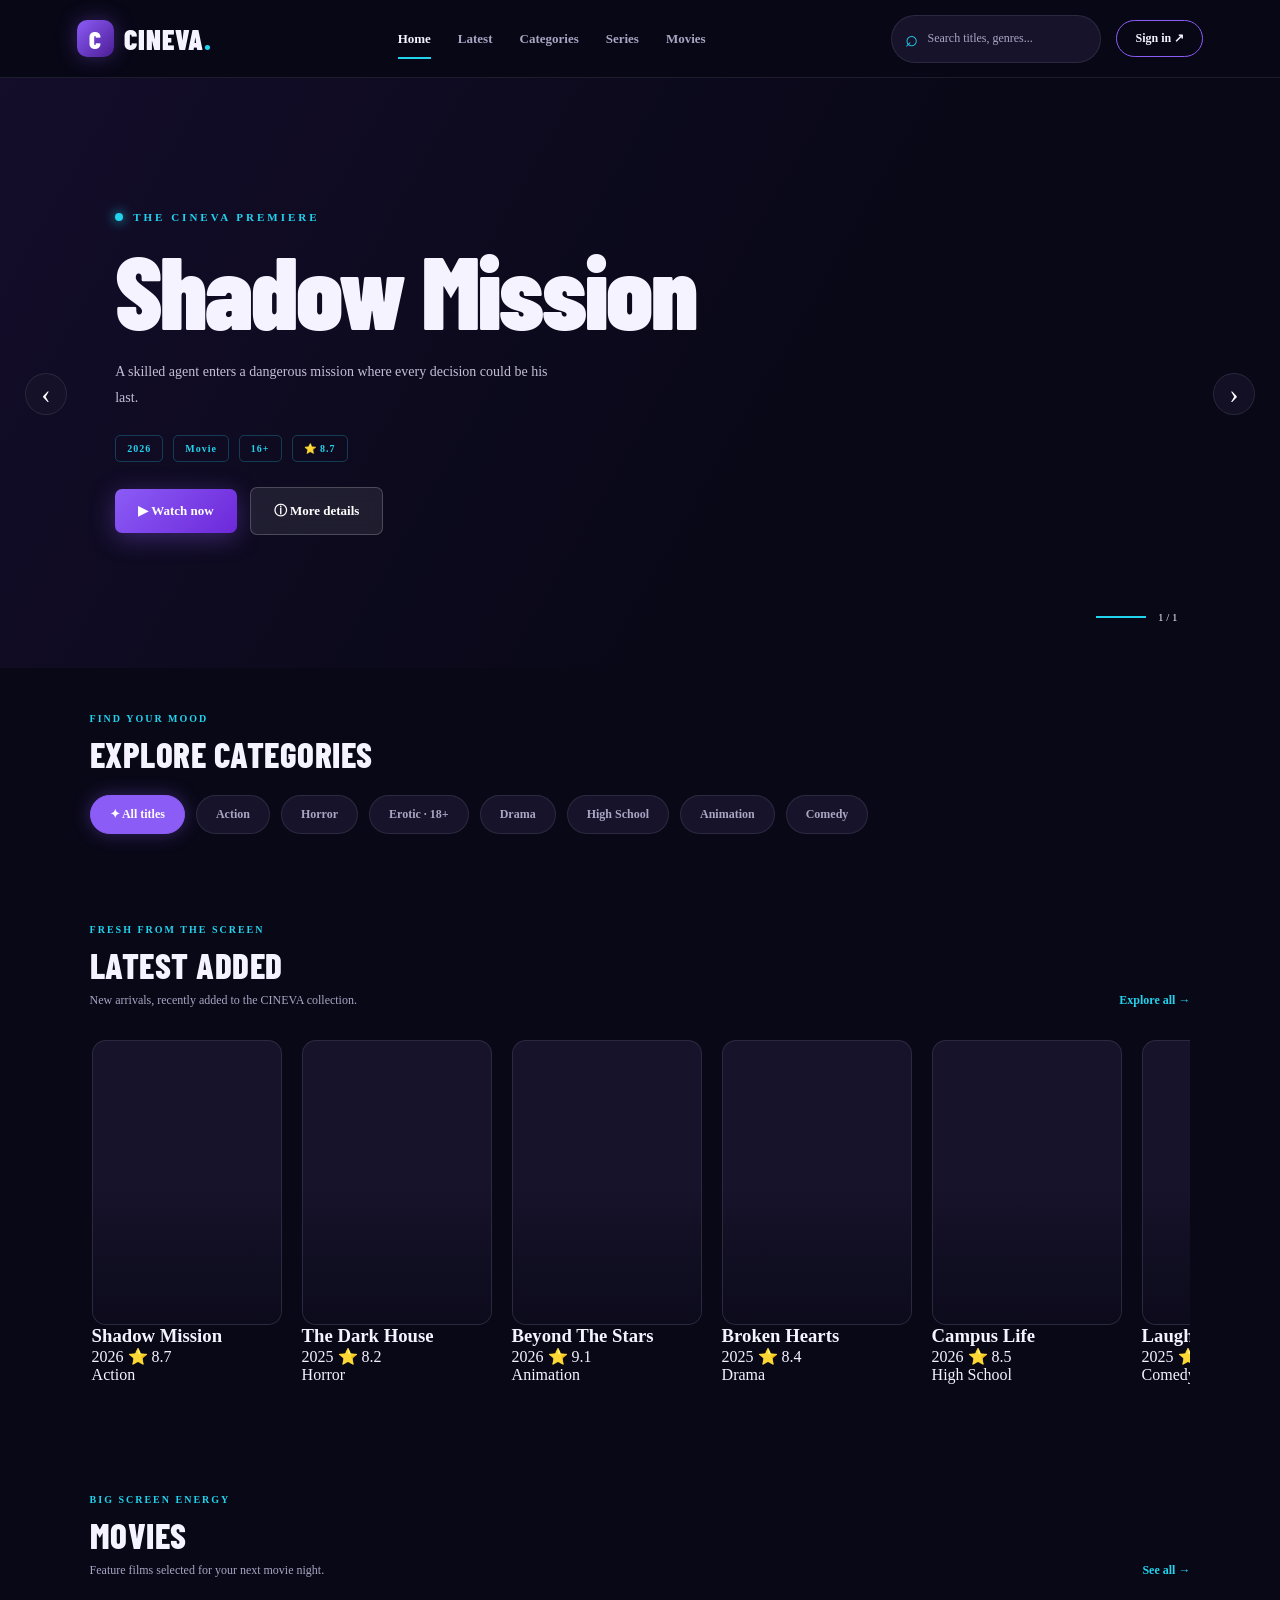
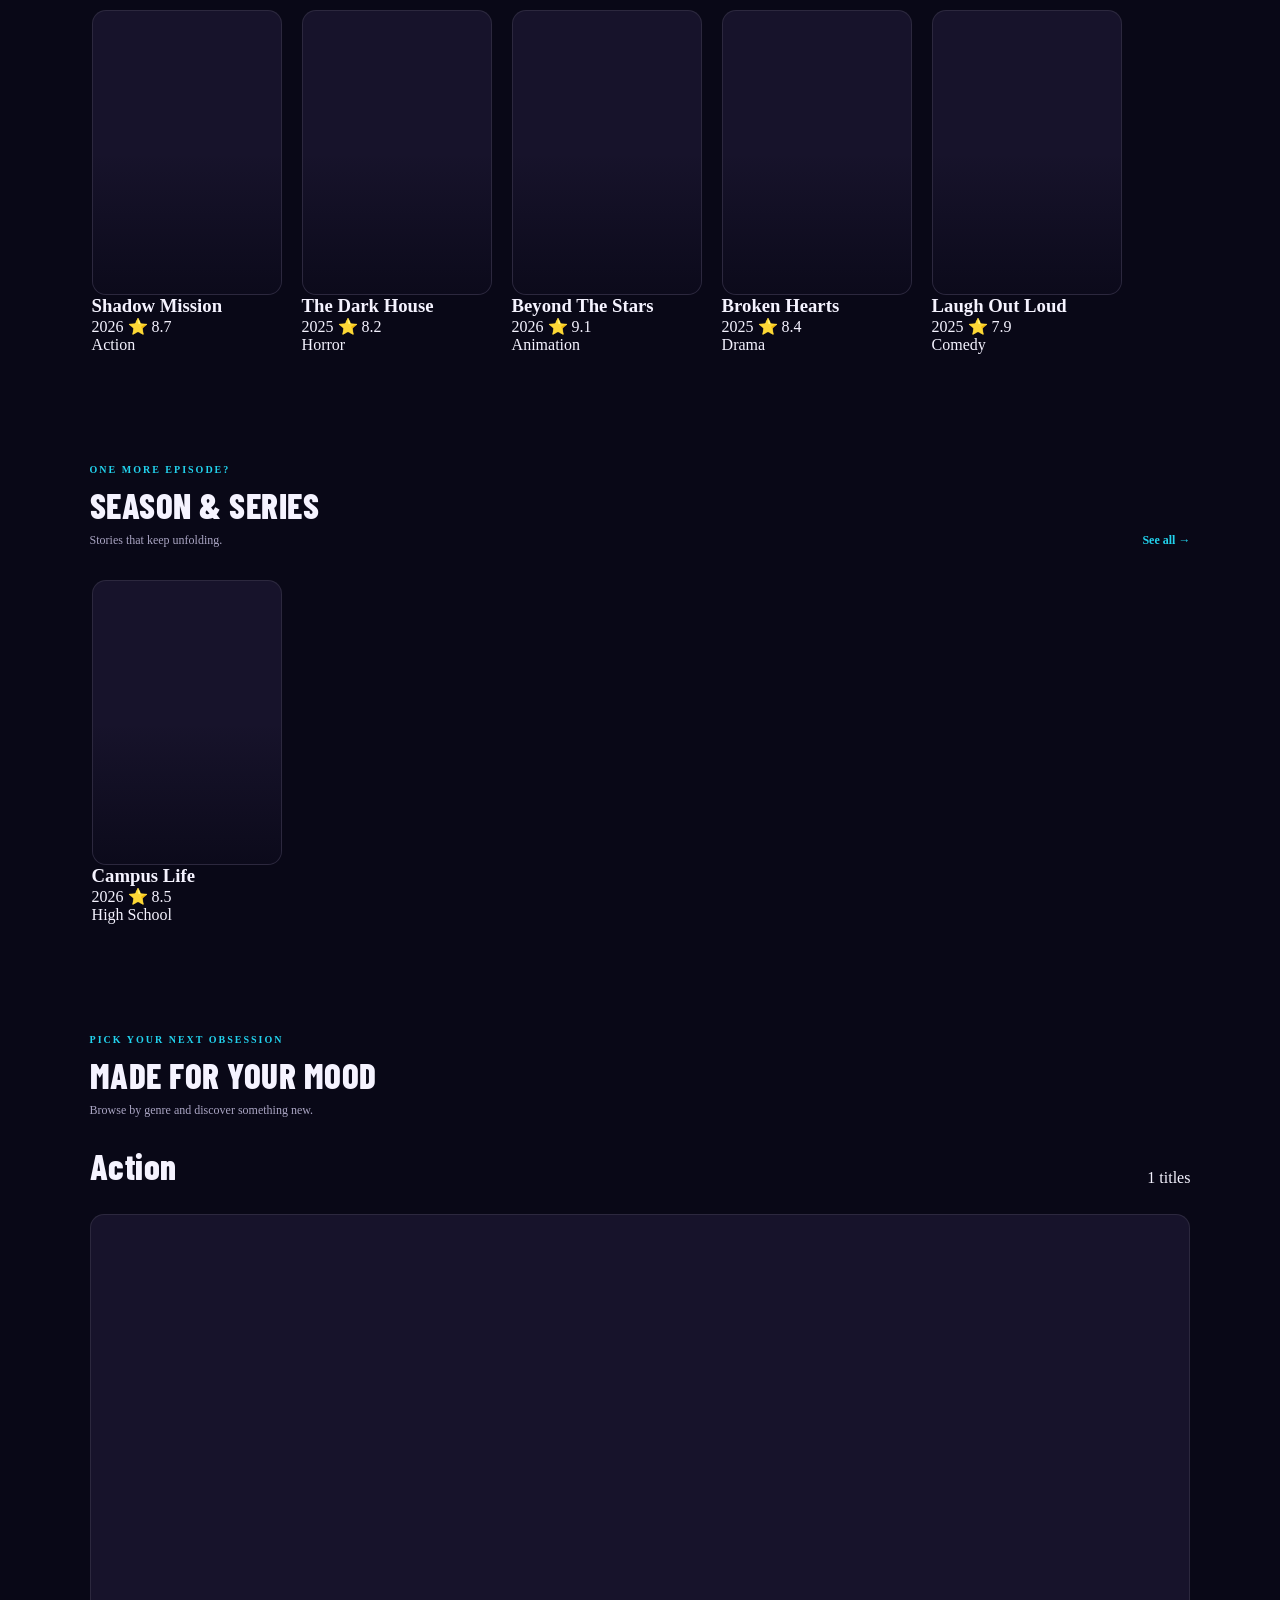
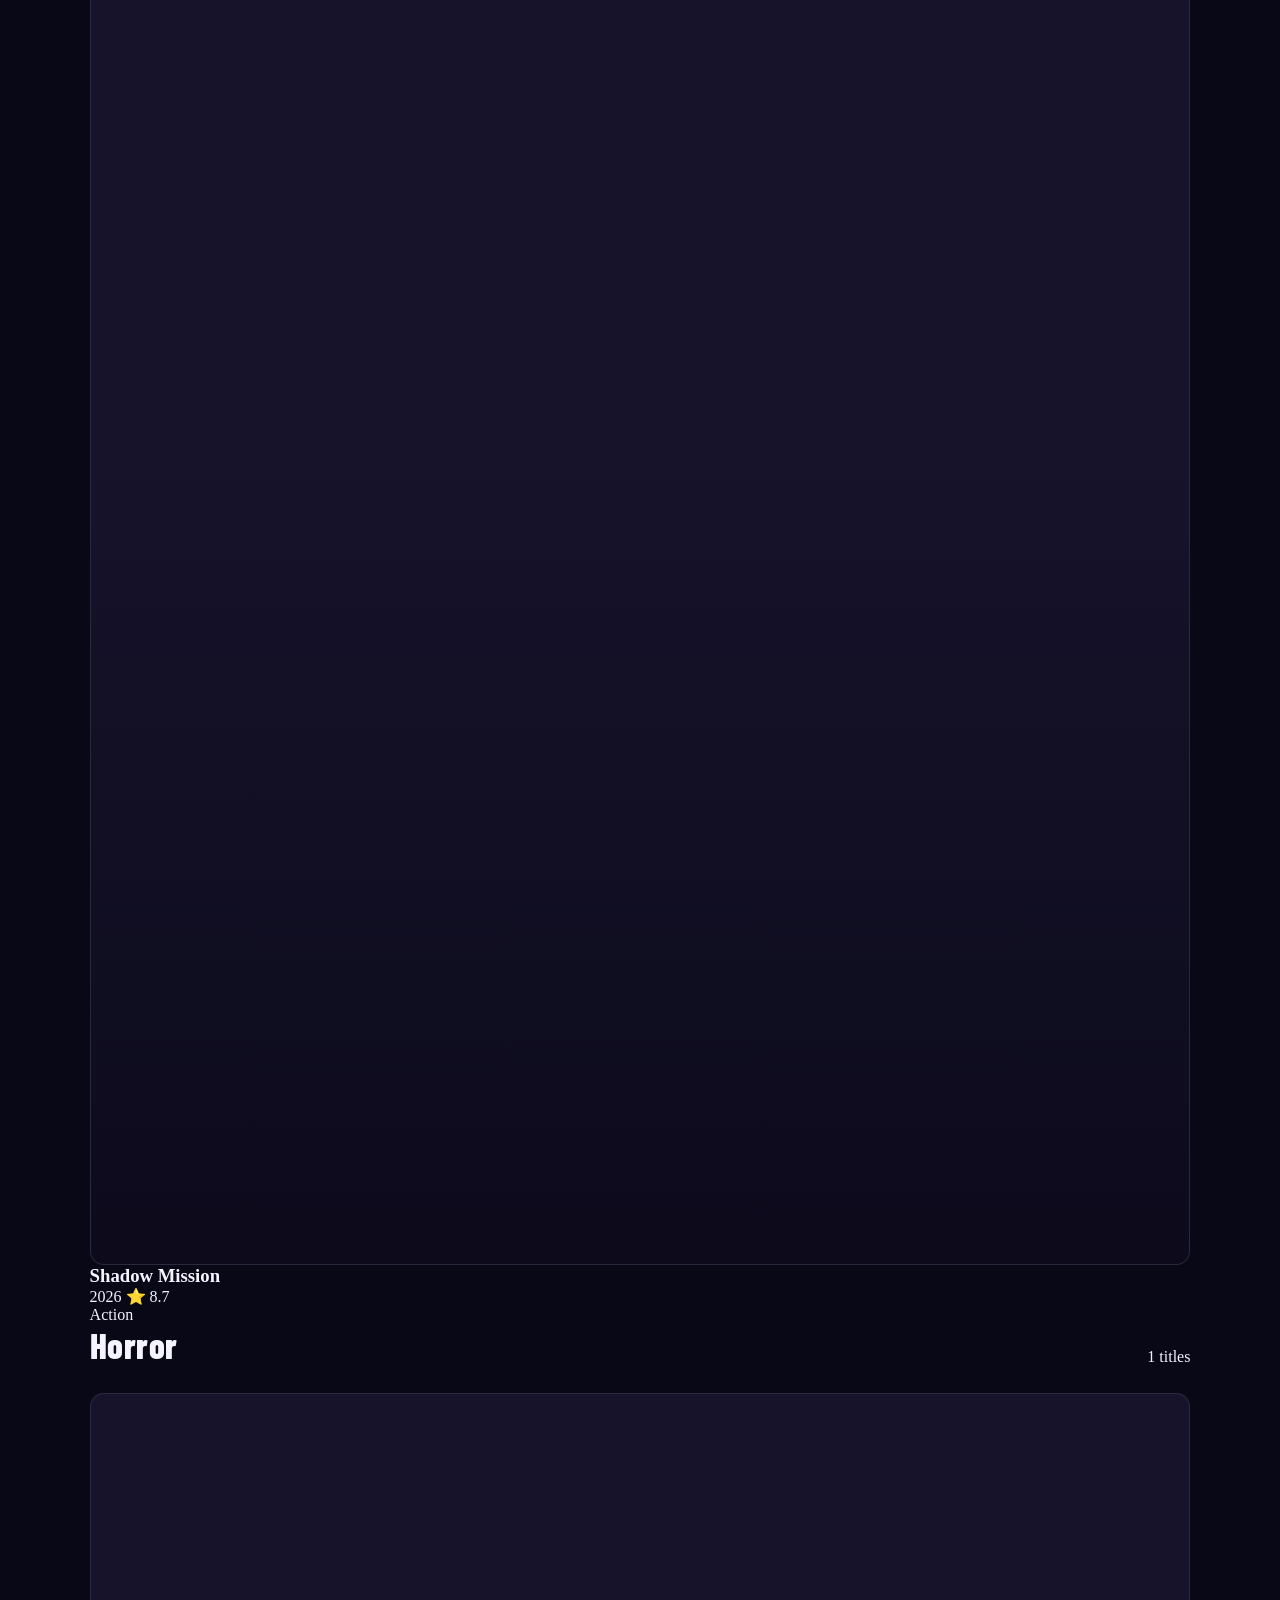
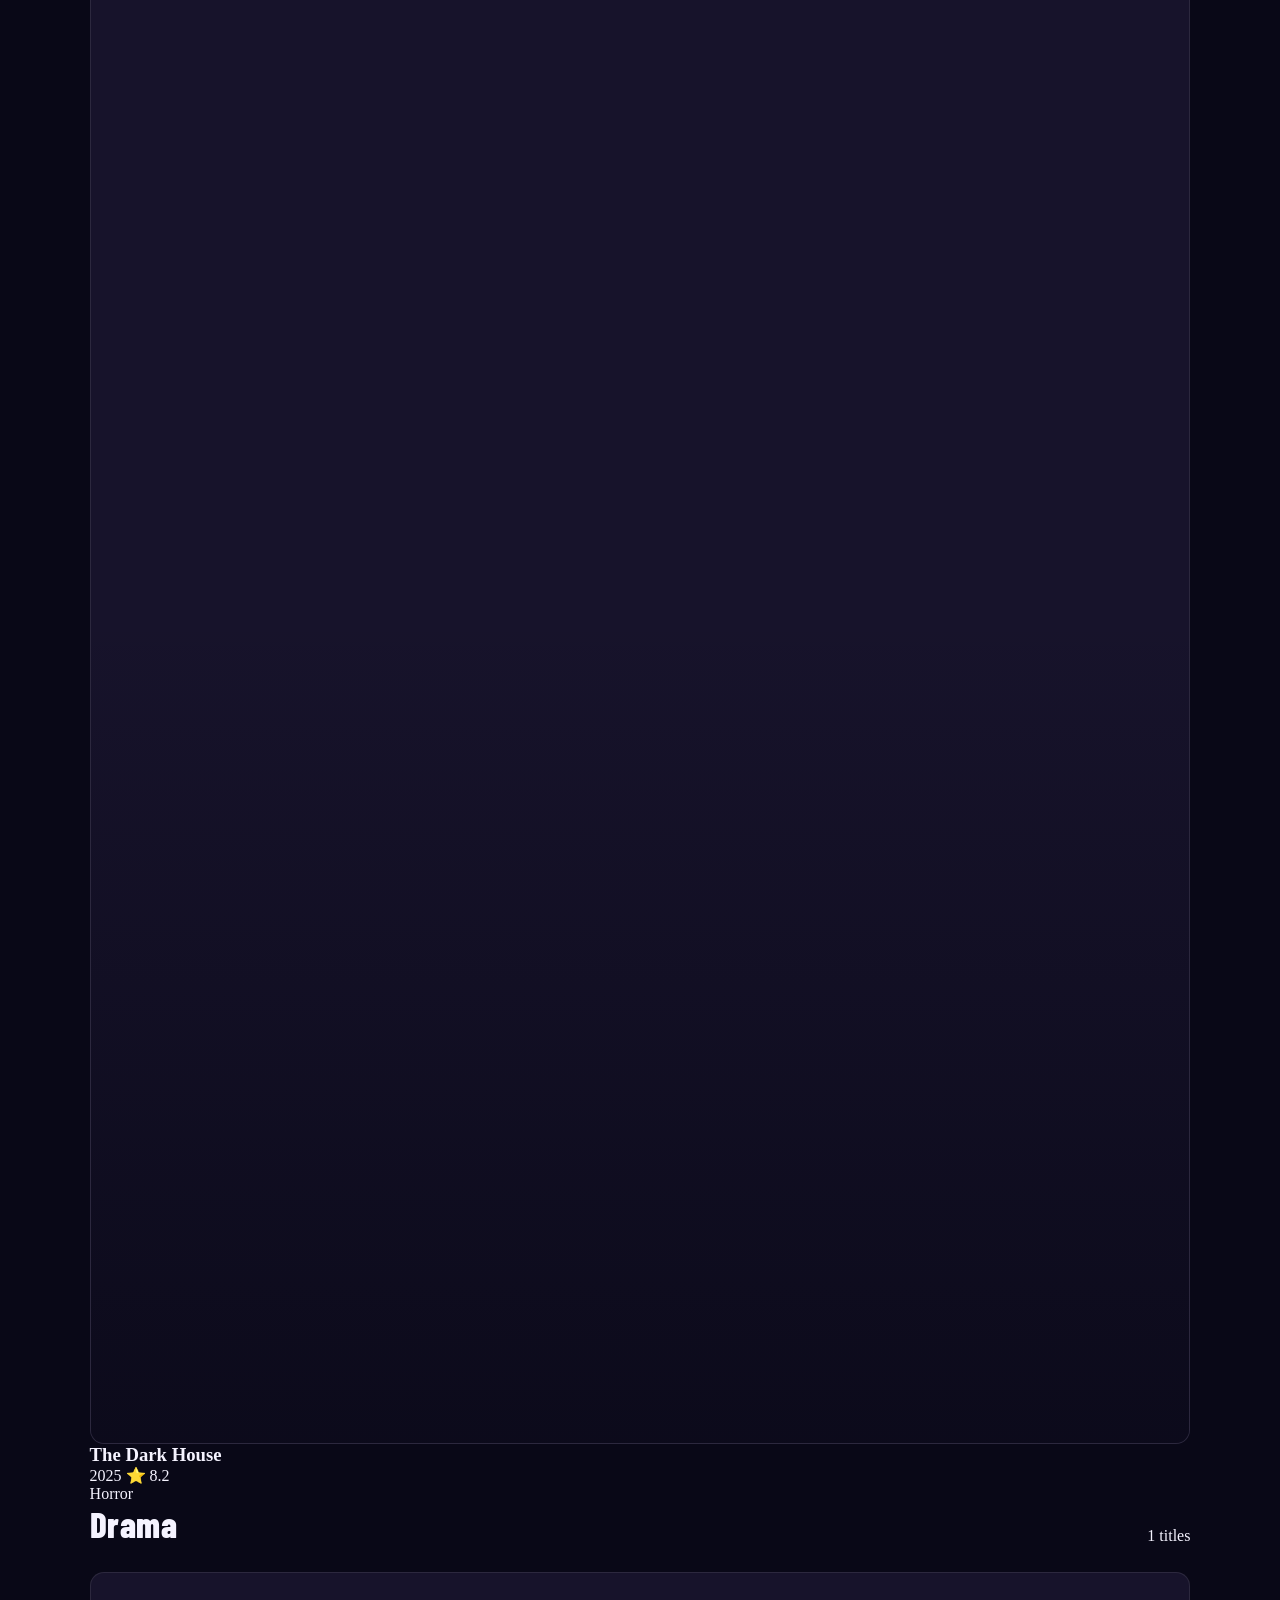
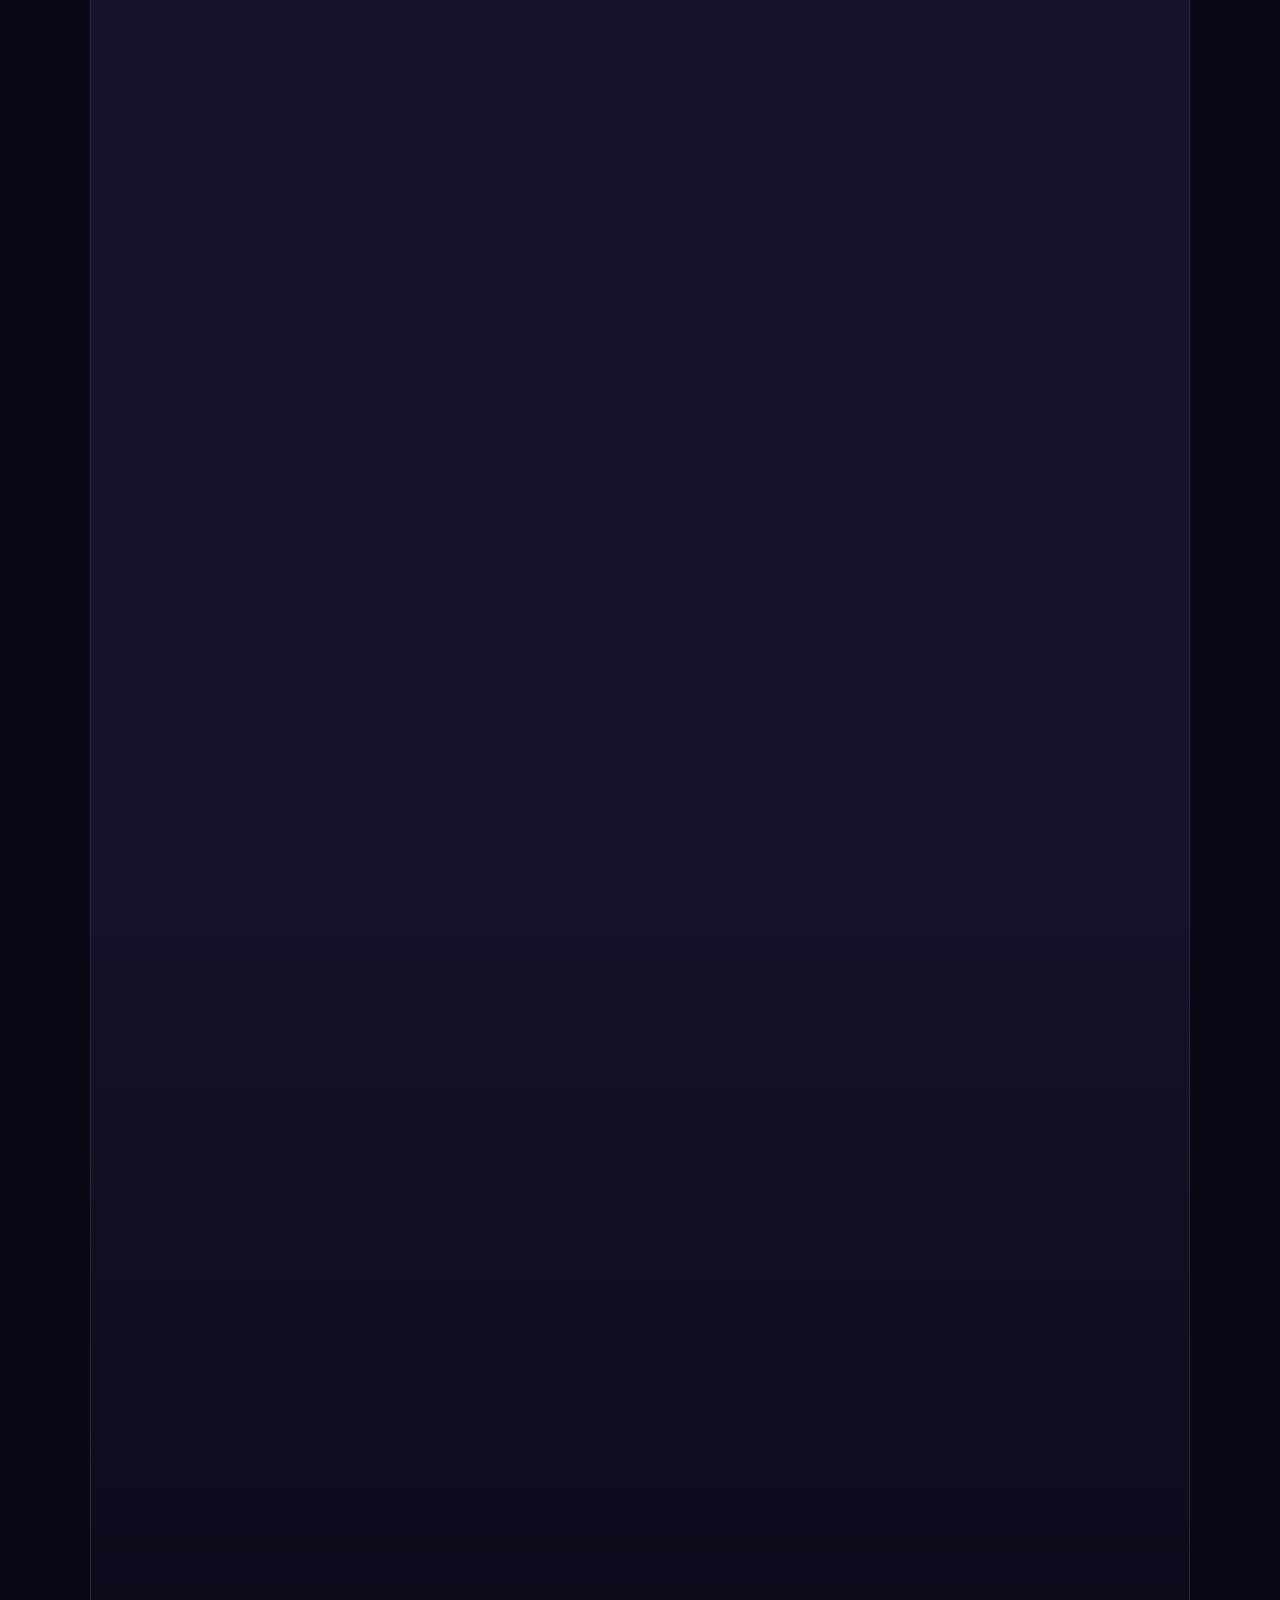
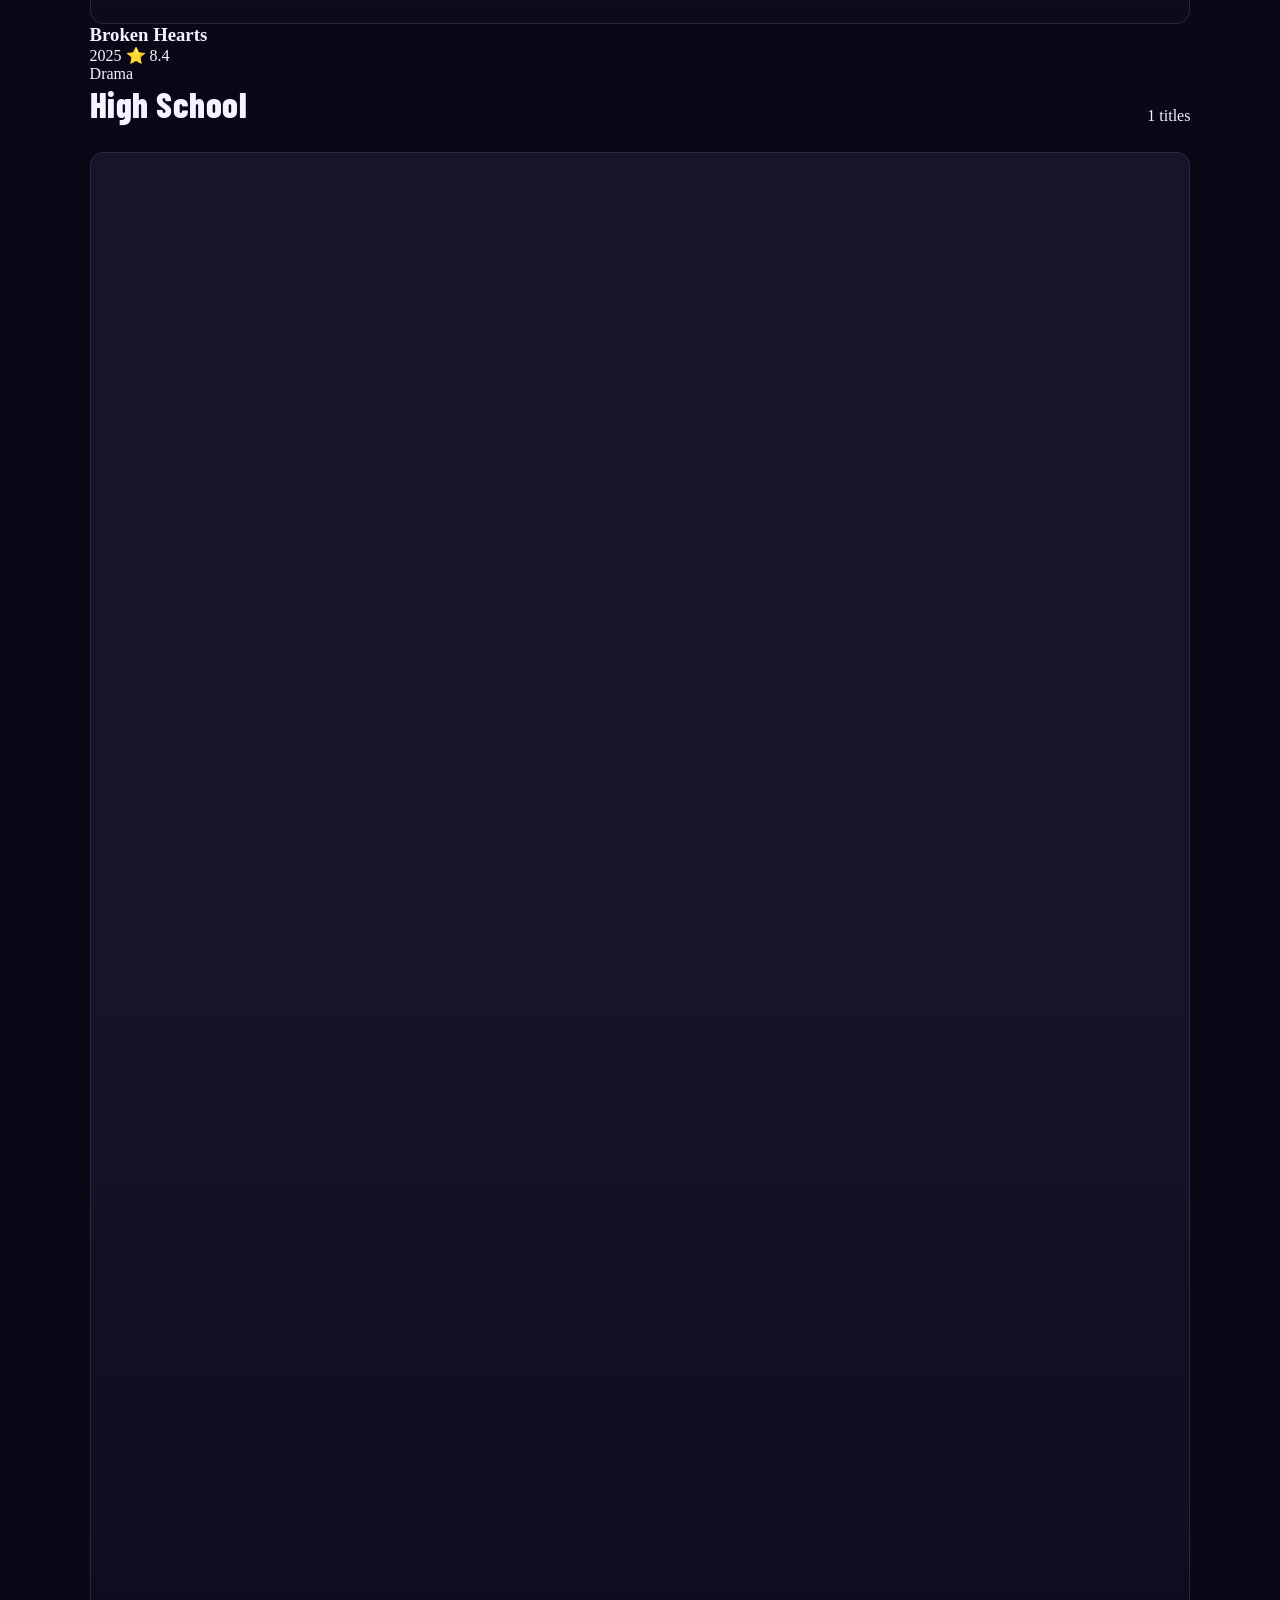
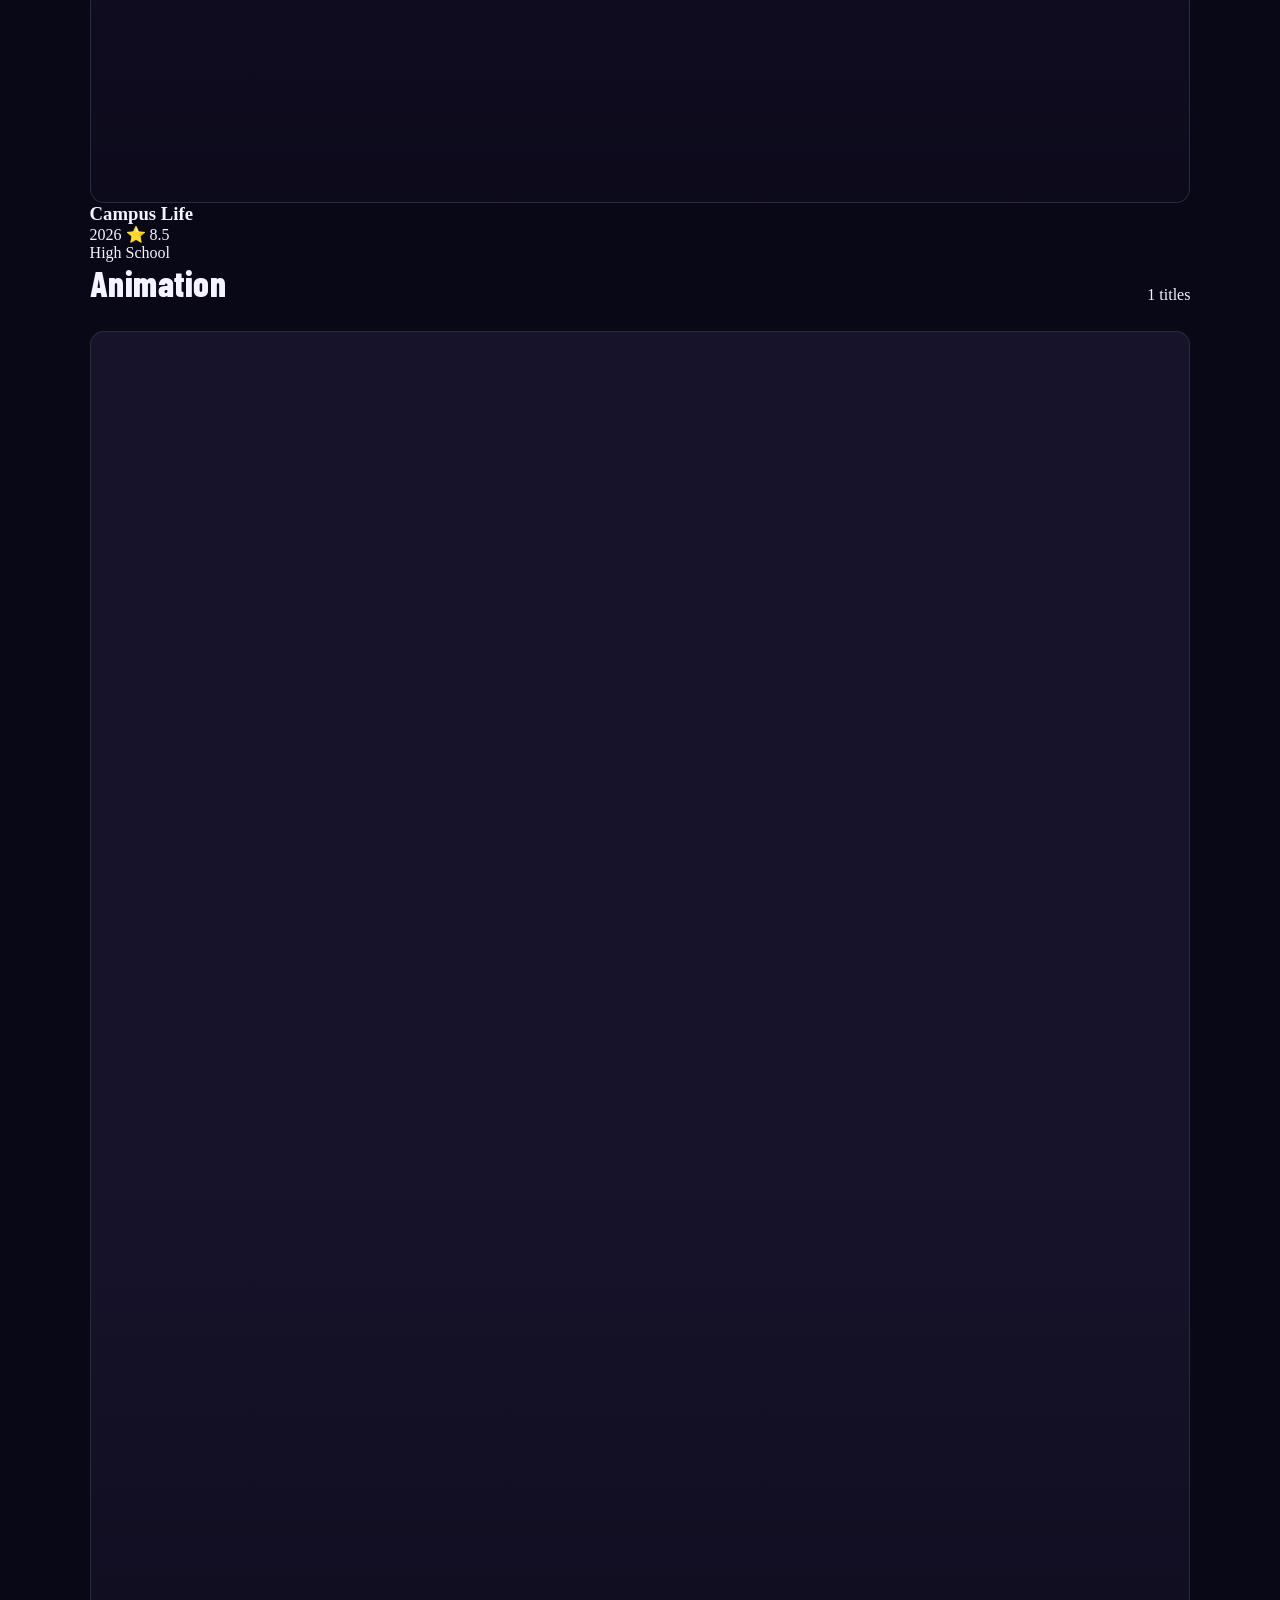
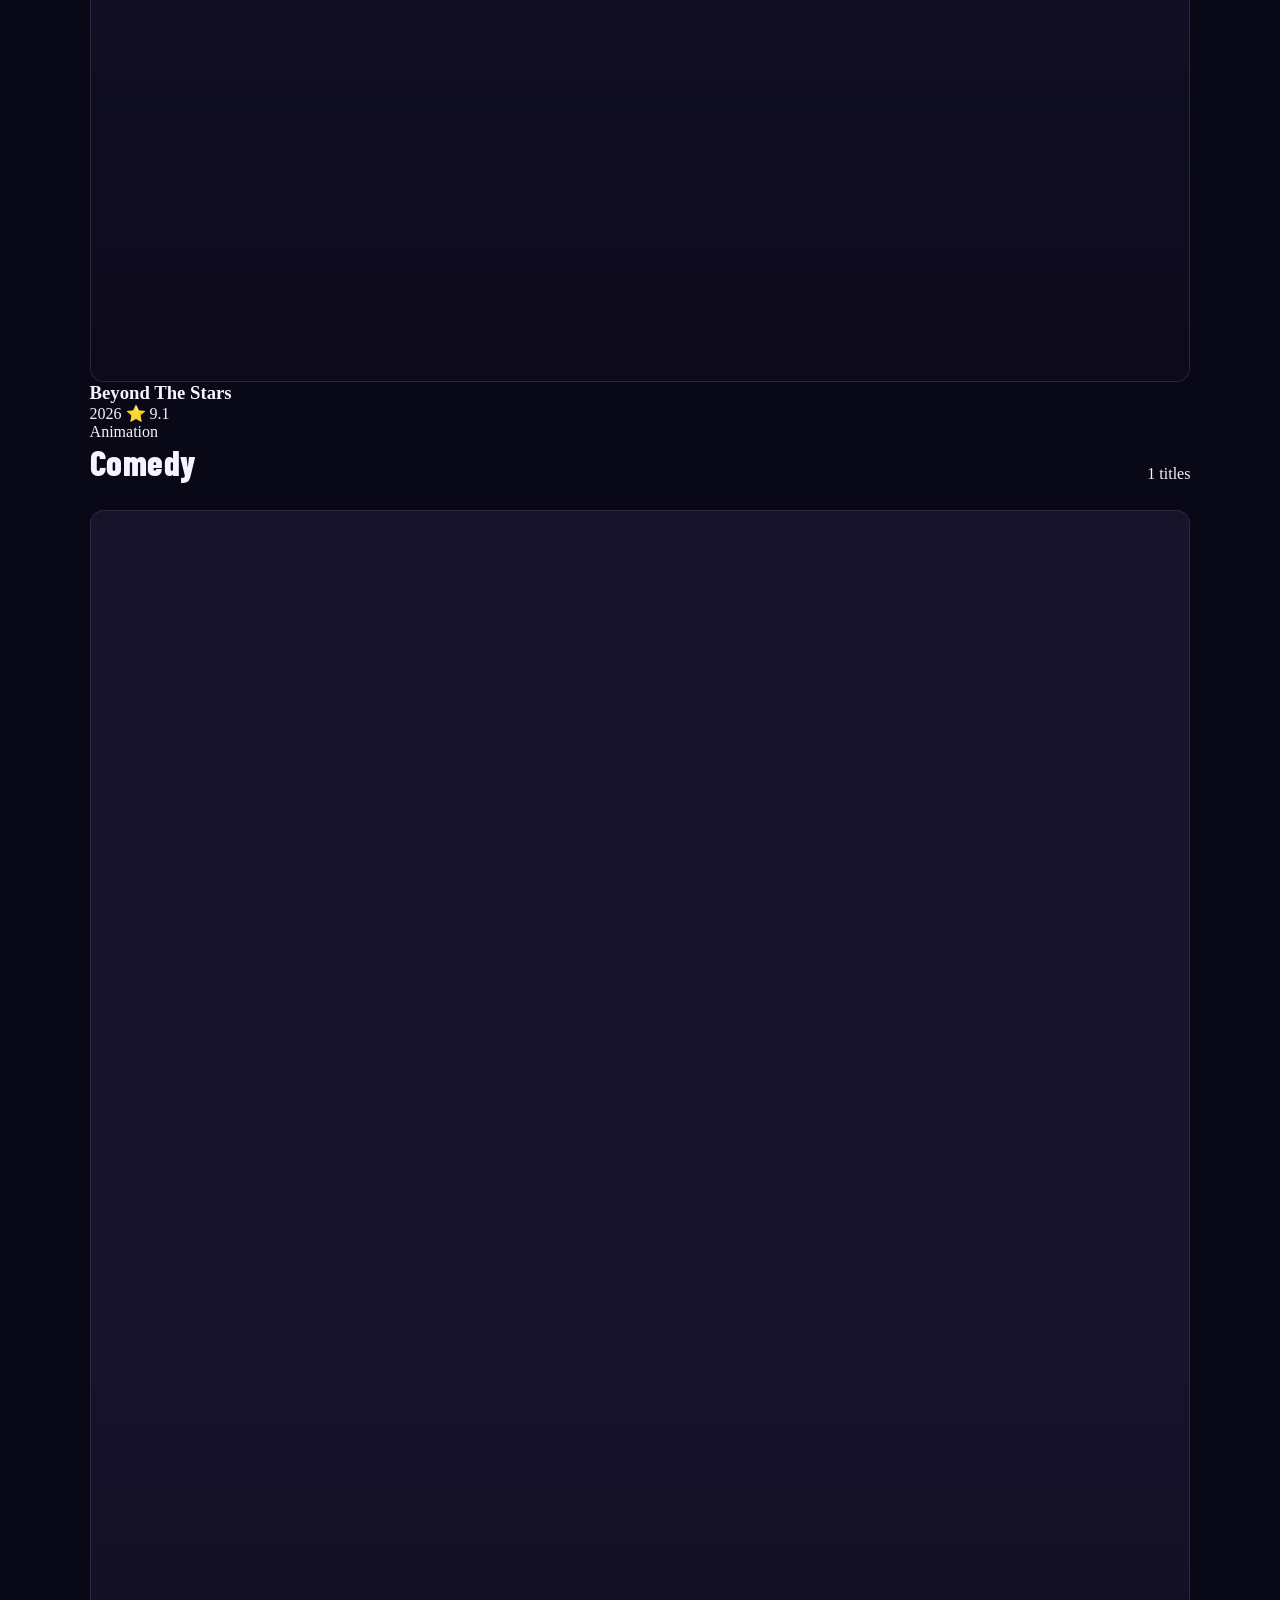
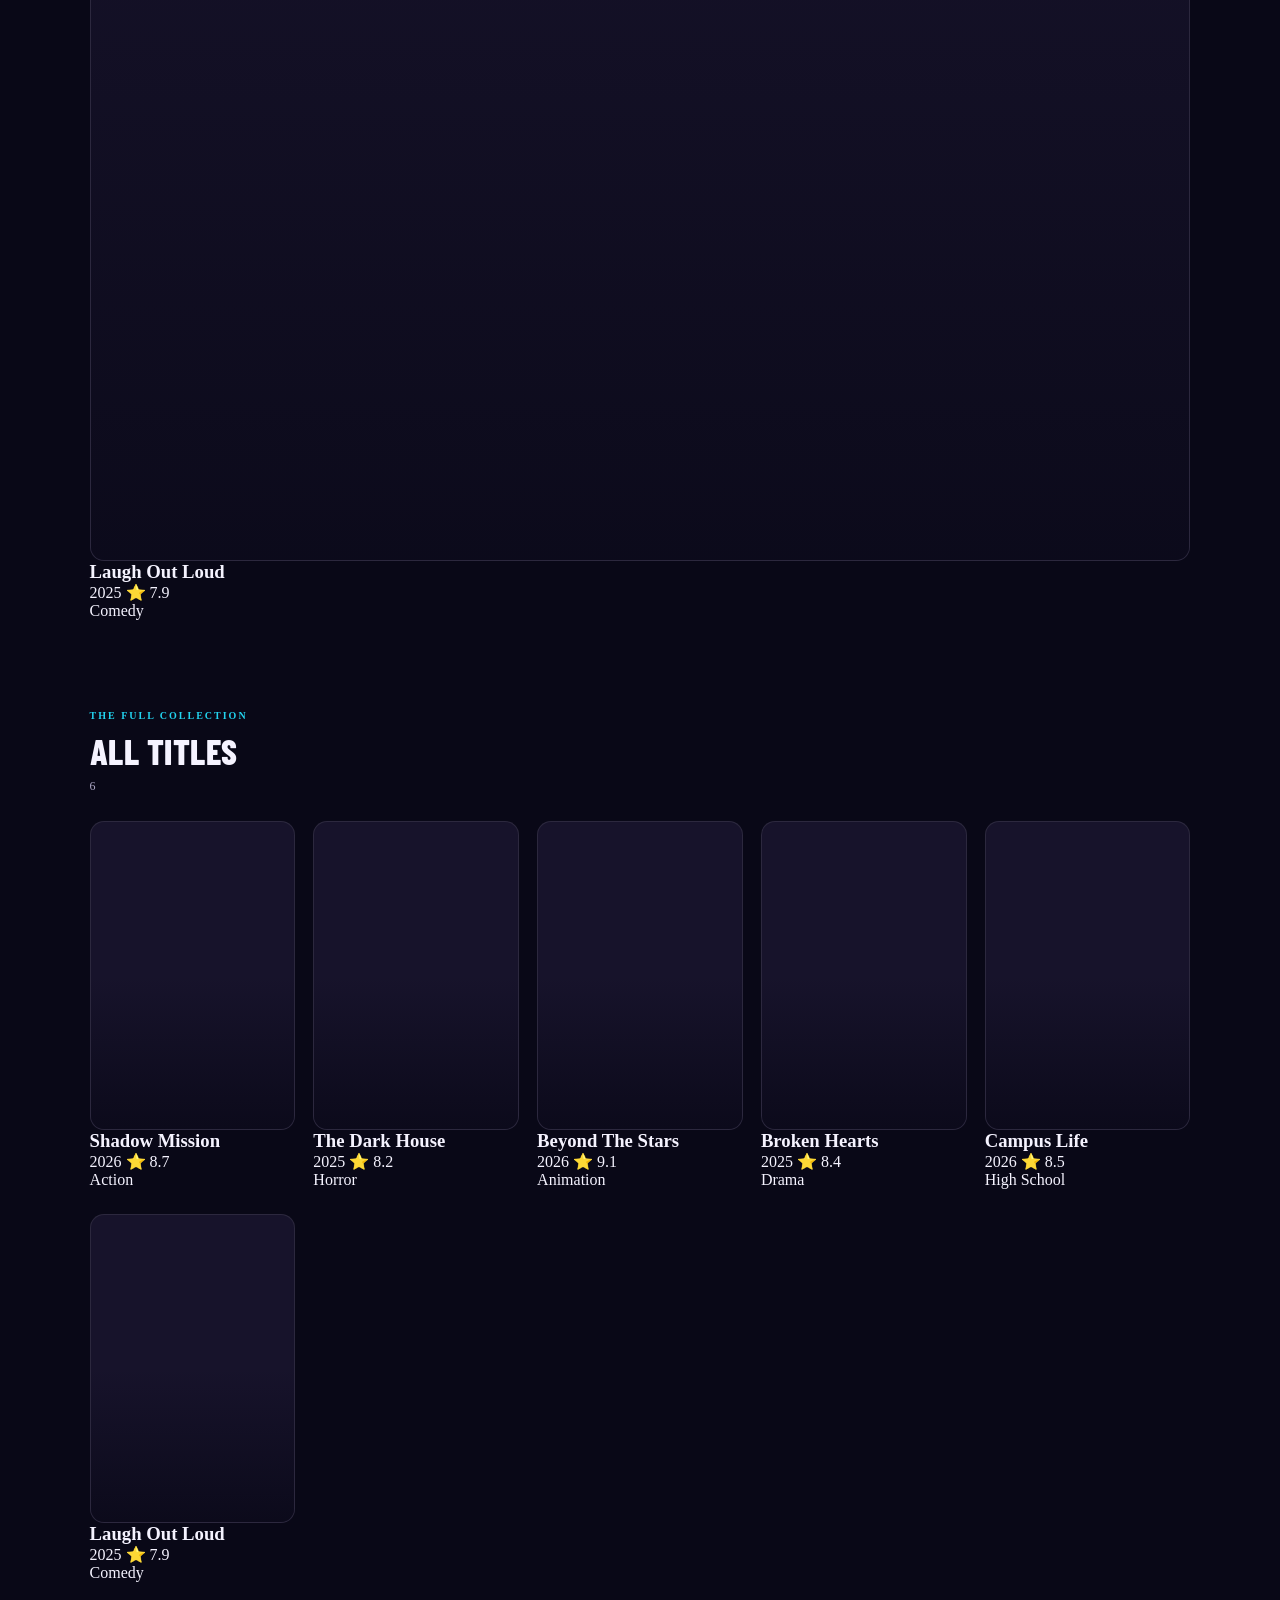
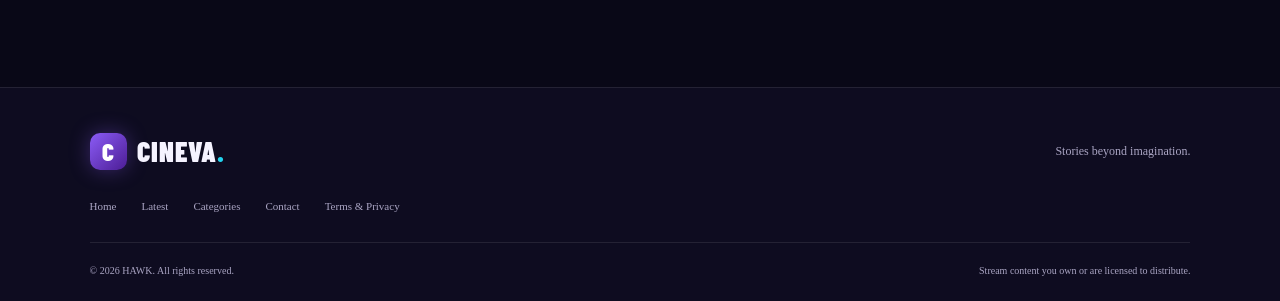
==== commit 85bf72c0: "Update index.html" ====
--- a/index.html
+++ b/index.html
@@ -222,6 +222,8 @@
 </div>
 
 <div class="toast" id="toast"></div>
-
+<script src="https://cdn.jsdelivr.net/npm/@supabase/supabase-js@2"></script>
+<script src="script.js"></script>
+  
 </body>
 </html>
--- a/styles.css
+++ b/styles.css
@@ -1,8 +1,1044 @@
- :root{--bg:#090a0f;--panel:#11131b;--panel2:#171923;--line:#252834;--gold:#f5b735;--gold2:#ffcb58;--red:#c81035;--muted:#a7a6ad;--white:#f7f4ee;--font:'DM Sans',sans-serif;--display:'Barlow Condensed',sans-serif}
-*{box-sizing:border-box}html{scroll-behavior:smooth;scroll-padding-top:90px}body{margin:0;background:var(--bg);color:var(--white);font-family:var(--font);overflow-x:hidden}a{color:inherit;text-decoration:none}button,input{font:inherit}.topbar{height:78px;position:sticky;top:0;z-index:30;display:flex;align-items:center;gap:42px;padding:0 4.3%;background:rgba(9,10,15,.94);backdrop-filter:blur(18px);border-bottom:1px solid var(--line)}.brand{display:flex;align-items:center;gap:9px;font-family:var(--display);font-weight:900;font-size:26px;letter-spacing:.6px;white-space:nowrap}.brand-mark{display:grid;place-items:center;width:34px;height:34px;background:var(--gold);color:#111;border-radius:8px;font-size:27px;transform:skew(-8deg)}.brand-dot{color:var(--gold)}.main-nav{display:flex;align-items:center;gap:29px;flex:1}.main-nav a{font-size:13px;color:#c6c4c7;transition:.2s}.main-nav a:hover,.main-nav a.active{color:var(--gold)}.top-actions{display:flex;align-items:center;gap:12px}.search-box{height:40px;width:235px;display:flex;align-items:center;gap:8px;padding:0 12px;border:1px solid #292c36;border-radius:8px;background:#111219;color:#85858d}.search-box span{font-size:25px}.search-box input{width:100%;border:0;outline:0;color:white;background:transparent;font-size:12px}.account-btn{border:0;border-radius:7px;background:var(--gold);color:#15120b;padding:12px 16px;font-size:12px;font-weight:800;cursor:pointer}.account-btn span{margin-left:10px}.mobile-menu{display:none;background:none;border:0;color:white;font-size:24px}
-.hero{min-height:510px;height:min(69vw,650px);max-height:660px;position:relative;display:flex;align-items:center;overflow:hidden;background:radial-gradient(ellipse at 75% 45%,#39434b 0,#161a23 42%,#0b0c12 78%)}.hero:before{content:"";position:absolute;inset:0;background-image:var(--hero-image);background-size:cover;background-position:center 35%;opacity:.7;transition:background-image .3s}.hero-shade{position:absolute;inset:0;background:linear-gradient(90deg,rgba(7,8,13,.97) 0%,rgba(7,8,13,.78) 38%,rgba(7,8,13,.15) 100%),linear-gradient(0deg,#090a0f 0%,transparent 35%,rgba(0,0,0,.1))}.hero-content{position:relative;z-index:2;width:min(620px,60%);padding:45px 0 45px 6.2%}.eyebrow,.kicker{font-size:10px;letter-spacing:2.3px;font-weight:800;color:var(--gold)}.live-dot{display:inline-block;width:7px;height:7px;border-radius:50%;background:var(--gold);margin-right:8px;box-shadow:0 0 12px var(--gold)}.hero h1{font:900 clamp(55px,7vw,94px)/.86 var(--display);letter-spacing:1px;margin:22px 0 18px;text-transform:uppercase}.hero h1 em{font-style:normal;color:var(--gold)}.hero-content>p{max-width:440px;color:#c3c1c2;font-size:14px;line-height:1.8}.hero-meta{display:flex;gap:9px;align-items:center;margin:19px 0;color:#c9c6c3;font-size:10px}.hero-meta span{padding:6px 10px;border:1px solid #ffffff24;border-radius:20px;background:#ffffff0c}.hero-buttons{display:flex;gap:12px;margin-top:24px}.btn{display:inline-flex;align-items:center;justify-content:center;gap:10px;padding:14px 20px;border-radius:7px;font-size:12px;font-weight:800;border:0;cursor:pointer;transition:.2s}.btn:hover{transform:translateY(-2px);filter:brightness(1.08)}.btn-gold{background:var(--gold);color:#16120a}.btn-glass{background:#ffffff0c;border:1px solid #ffffff26;color:white}.hero-counter{position:absolute;z-index:3;right:6%;bottom:32px;color:#b5b2b1;font-size:11px;letter-spacing:2px}.counter-line{display:inline-block;width:38px;height:3px;background:var(--gold);vertical-align:middle;margin-right:10px}.hero-arrow{position:absolute;z-index:4;top:50%;transform:translateY(-50%);height:42px;width:42px;border-radius:50%;border:1px solid #ffffff35;background:#11131b9c;color:white;font-size:27px;cursor:pointer}.hero-arrow.prev{left:20px}.hero-arrow.next{right:20px}
-.category-strip,.content-section{padding:43px 4.3% 10px}.category-strip{padding-top:29px;padding-bottom:20px;background:#0c0d13;border-bottom:1px solid #171923}.section-heading{display:flex;align-items:end;justify-content:space-between;gap:20px;margin-bottom:20px}.section-heading h2{font:800 34px/.95 var(--display);letter-spacing:.8px;margin:7px 0 7px}.section-heading p{font-size:12px;color:var(--muted);margin:0}.section-heading.compact{margin-bottom:15px}.section-heading.compact h2{font-size:27px}.see-all{font-size:12px;color:var(--gold);white-space:nowrap;padding-bottom:5px}.see-all span{font-size:18px;margin-left:6px}.genre-pills{display:flex;gap:9px;overflow:auto;padding-bottom:5px;scrollbar-width:none}.genre-pill{white-space:nowrap;border:1px solid #292c36;background:#12141c;color:#c9c7c7;padding:10px 16px;border-radius:24px;font-size:11px;cursor:pointer;transition:.2s}.genre-pill:hover,.genre-pill.selected{background:var(--gold);border-color:var(--gold);color:#17130b;font-weight:800}
-.poster-row{display:grid;grid-auto-flow:column;grid-auto-columns:minmax(145px,1fr);grid-auto-columns:clamp(145px,14vw,190px);gap:15px;overflow-x:auto;padding:2px 1px 18px;scrollbar-width:thin;scrollbar-color:#3c3d45 transparent}.poster-card{min-width:0;cursor:pointer;position:relative}.poster-image{position:relative;aspect-ratio:2/2.85;border-radius:9px;overflow:hidden;background:linear-gradient(145deg,#252a37,#12141b);border:1px solid #292c36}.poster-image img{width:100%;height:100%;object-fit:cover;display:block;transition:transform .45s}.poster-card:hover .poster-image img{transform:scale(1.06)}.poster-image:after{content:"";position:absolute;inset:45% 0 0;background:linear-gradient(transparent,rgba(0,0,0,.5))}.age-tag{position:absolute;z-index:2;top:9px;right:8px;padding:5px 7px;border-radius:5px;background:#171820df;color:white;font-size:9px;font-weight:800}.poster-info{padding:10px 2px 0}.poster-info h3{font:700 19px/1 var(--display);margin:0 0 7px;white-space:nowrap;overflow:hidden;text-overflow:ellipsis}.poster-sub{font-size:10px;color:#aaa8ad;white-space:nowrap;overflow:hidden;text-overflow:ellipsis}.poster-date{font-size:10px;color:var(--gold);margin-top:6px}.loading-state{padding:35px 0;color:var(--muted);font-size:13px}.loading-dots{color:var(--gold);margin-left:10px;letter-spacing:3px}.skeleton{height:290px;border-radius:9px;background:linear-gradient(100deg,#151720 30%,#222531 50%,#151720 70%);background-size:200% 100%;animation:shimmer 1.5s infinite}@keyframes shimmer{to{background-position:-200% 0}}.genre-collection{margin:30px 0}.genre-collection .section-heading h2{font-size:27px}.poster-grid{display:grid;grid-template-columns:repeat(auto-fill,minmax(150px,1fr));gap:24px 15px}.load-more{display:block;margin:28px auto 10px;padding:12px 24px;border:1px solid #353845;border-radius:7px;background:#141620;color:white;cursor:pointer}.load-more:hover{border-color:var(--gold);color:var(--gold)}.footer{margin-top:70px;padding:35px 4.3% 22px;border-top:1px solid var(--line);background:#08090e}.footer-top{display:flex;align-items:center;justify-content:space-between}.footer-top p{font-size:12px;color:var(--muted)}.footer-links{display:flex;gap:23px;margin:26px 0;color:#b8b5b5;font-size:11px}.footer-bottom{border-top:1px solid var(--line);padding-top:18px;display:flex;justify-content:space-between;color:#777780;font-size:10px}
-.modal-backdrop{display:none;position:fixed;inset:0;z-index:60;background:#000c;backdrop-filter:blur(8px);align-items:center;justify-content:center;padding:20px}.modal-backdrop.open{display:flex}.detail-modal{position:relative;width:min(760px,100%);min-height:420px;border:1px solid #333744;border-radius:14px;overflow:hidden;background:#11131b;display:flex;align-items:end}.modal-backdrop-image{position:absolute;inset:0;background-size:cover;background-position:center;opacity:.48}.detail-modal:after{content:"";position:absolute;inset:0;background:linear-gradient(90deg,#101118 0%,#101118c9 55%,#10111833)}.modal-copy{position:relative;z-index:1;padding:42px;max-width:580px}.modal-copy h2{font:800 48px/.95 var(--display);margin:10px 0}.modal-copy p{font-size:13px;line-height:1.7;color:#cbc8c6}.modal-close{position:absolute;z-index:3;right:15px;top:12px;border:0;background:#111a;color:white;font-size:27px;width:38px;height:38px;border-radius:50%;cursor:pointer}.toast{position:fixed;z-index:80;bottom:24px;left:50%;transform:translate(-50%,20px);opacity:0;pointer-events:none;background:#222630;border:1px solid #414653;padding:12px 18px;border-radius:8px;font-size:12px;transition:.25s}.toast.show{opacity:1;transform:translate(-50%,0)}
-@media(max-width:950px){.topbar{gap:22px;padding:0 3%}.main-nav{gap:15px}.search-box{width:190px}.category-strip,.content-section{padding-left:3%;padding-right:3%}}
-@media(max-width:700px){.topbar{height:66px;gap:13px}.brand{font-size:22px}.brand-mark{width:30px;height:30px}.mobile-menu{display:block;margin-left:auto}.main-nav{display:none;position:absolute;top:66px;left:0;right:0;padding:18px 22px;background:#0d0e15;border-bottom:1px solid var(--line);flex-direction:column;align-items:flex-start}.main-nav.open{display:flex}.top-actions{gap:7px}.search-box{width:38px;border:0;background:transparent;padding:0}.search-box span{font-size:24px}.search-box input{display:none}.search-box.expanded{position:absolute;left:12px;right:12px;top:72px;width:auto;background:#171923;border:1px solid #343744;padding:0 12px;z-index:40}.search-box.expanded input{display:block}.account-btn{padding:10px 11px;font-size:10px}.account-btn span{display:none}.hero{height:570px;min-height:0;align-items:end}.hero:before{background-position:60% center}.hero-shade{background:linear-gradient(0deg,#090a0f 0%,rgba(7,8,13,.8) 45%,rgba(7,8,13,.18) 100%)}.hero-content{width:100%;padding:40px 7% 70px}.hero h1{font-size:66px}.hero-content>p{font-size:12px}.hero-arrow{top:44%;height:35px;width:35px}.hero-arrow.prev{left:10px}.hero-arrow.next{right:10px}.hero-counter{bottom:22px;right:7%}.category-strip,.content-section{padding:30px 4% 8px}.section-heading h2{font-size:30px}.section-heading p{max-width:270px;line-height:1.5}.poster-row{grid-auto-columns:145px;gap:12px}.poster-grid{grid-template-columns:repeat(2,minmax(0,1fr));gap:18px 12px}.footer-links{flex-wrap:wrap;gap:14px}.footer-bottom{gap:10px;flex-direction:column}.modal-copy{padding:28px}.modal-copy h2{font-size:38px}}
+/* =========================================
+   HAWKMOVIES — PREMIUM STREAMING PLATFORM
+   Theme: Midnight Purple / Electric Violet
+   / Neon Cyan
+========================================= */
+
+/* 1. GLOBAL VARIABLES */
+
+:root {
+  --bg: #090817;
+  --bg-secondary: #0e0c20;
+  --surface: #17132b;
+  --surface-light: #211b3c;
+
+  --primary: #8b5cf6;
+  --primary-dark: #7040df;
+  --cyan: #22d3ee;
+  --white: #f5f3ff;
+  --muted: #aaa5c3;
+
+  --border: rgba(255,255,255,0.09);
+  --purple-glow: rgba(139,92,246,0.35);
+
+  --radius: 14px;
+  --transition: 0.3s ease;
+}
+
+/* 2. RESET */
+
+* {
+  margin: 0;
+  padding: 0;
+  box-sizing: border-box;
+}
+
+html {
+  scroll-behavior: smooth;
+  scroll-padding-top: 90px;
+}
+
+body {
+  background: var(--bg);
+  color: var(--white);
+  font-family: 'DM Sans',;
+  overflow-x: hidden;
+}
+
+button,
+input {
+  font: inherit;
+}
+
+button,
+a {
+  -webkit-tap-highlight-color: transparent;
+}
+
+button {
+  cursor: pointer;
+}
+
+a {
+  text-decoration: none;
+  color: inherit;
+}
+
+img {
+  display: block;
+  max-width: 100%;
+}
+
+/* 3. NAVIGATION */
+
+.topbar {
+  width: 100%;
+  height: 78px;
+  padding: 0 6%;
+  position: sticky;
+  top: 0;
+  z-index: 1000;
+
+  display: flex;
+  align-items: center;
+  justify-content: space-between;
+  gap: 30px;
+
+  background: rgba(9,8,23,0.94);
+  backdrop-filter: blur(18px);
+  border-bottom: 1px solid var(--border);
+}
+
+.brand {
+  display: flex;
+  align-items: center;
+  gap: 10px;
+
+  font-family: 'Barlow Condensed', sans-serif;
+  font-size: 28px;
+  font-weight: 900;
+  letter-spacing: 1px;
+  white-space: nowrap;
+}
+
+.brand-mark {
+  width: 37px;
+  height: 37px;
+
+  display: grid;
+  place-items: center;
+
+  color: white;
+  font-size: 25px;
+
+  background: linear-gradient(
+    135deg,
+    var(--primary),
+    #4c1d95
+  );
+
+  border-radius: 10px;
+  box-shadow: 0 0 20px var(--purple-glow);
+}
+
+.brand-dot {
+  color: var(--cyan);
+}
+
+.main-nav {
+  display: flex;
+  align-items: center;
+  gap: 27px;
+}
+
+.main-nav a {
+  color: var(--muted);
+  font-size: 13px;
+  font-weight: 600;
+  transition: var(--transition);
+  position: relative;
+}
+
+.main-nav a:hover,
+.main-nav a.active {
+  color: var(--white);
+}
+
+.main-nav a.active::after {
+  content: "";
+  position: absolute;
+  left: 0;
+  bottom: -12px;
+  width: 100%;
+  height: 2px;
+  background: var(--cyan);
+}
+
+.top-actions {
+  display: flex;
+  align-items: center;
+  gap: 15px;
+}
+
+.search-box {
+  display: flex;
+  align-items: center;
+  gap: 9px;
+
+  width: 210px;
+  padding: 10px 13px;
+
+  background: var(--surface);
+  border: 1px solid var(--border);
+  border-radius: 30px;
+}
+
+.search-box span {
+  font-size: 22px;
+  color: var(--cyan);
+}
+
+.search-box input {
+  width: 100%;
+  outline: none;
+  border: none;
+  background: transparent;
+  color: var(--white);
+  font-size: 12px;
+}
+
+.search-box input::placeholder {
+  color: var(--muted);
+}
+
+.account-btn {
+  padding: 10px 18px;
+  border: 1px solid var(--primary);
+  background: transparent;
+  color: var(--white);
+  border-radius: 30px;
+  font-size: 12px;
+  font-weight: 700;
+  transition: var(--transition);
+}
+
+.account-btn:hover {
+  background: var(--primary);
+  box-shadow: 0 0 20px var(--purple-glow);
+}
+
+.mobile-menu {
+  display: none;
+  background: none;
+  color: white;
+  border: none;
+  font-size: 25px;
+}
+
+/* 4. HERO SECTION */
+
+.hero {
+  min-height: 590px;
+  position: relative;
+  display: flex;
+  align-items: center;
+
+  padding: 80px 9%;
+
+  background:
+    linear-gradient(
+      90deg,
+      #090817 0%,
+      rgba(9,8,23,0.95) 32%,
+      rgba(9,8,23,0.35) 75%,
+      rgba(9,8,23,0.1) 100%
+    ),
+    linear-gradient(
+      0deg,
+      var(--bg) 0%,
+      transparent 35%
+    ),
+    url("https://images.unsplash.com/photo-1489599849927-2ee91cede3ba?w=1800")
+    center/cover no-repeat;
+
+  overflow: hidden;
+}
+
+.hero-shade {
+  position: absolute;
+  inset: 0;
+  background: linear-gradient(
+    120deg,
+    rgba(63,35,120,0.2),
+    transparent 60%
+  );
+  pointer-events: none;
+}
+
+.hero-content {
+  max-width: 600px;
+  position: relative;
+  z-index: 2;
+}
+
+.eyebrow {
+  display: flex;
+  align-items: center;
+  gap: 10px;
+
+  font-size: 11px;
+  letter-spacing: 3px;
+  font-weight: 800;
+  color: var(--cyan);
+
+  margin-bottom: 22px;
+}
+
+.live-dot {
+  width: 8px;
+  height: 8px;
+  border-radius: 50%;
+  background: var(--cyan);
+  box-shadow: 0 0 12px var(--cyan);
+}
+
+.hero h1 {
+  font-family: 'Barlow Condensed', sans-serif;
+  font-size: clamp(65px, 8vw, 105px);
+  font-weight: 900;
+  line-height: 0.87;
+  letter-spacing: -2px;
+}
+
+.hero h1 em {
+  font-style: normal;
+  color: var(--primary);
+  text-shadow: 0 0 30px var(--purple-glow);
+}
+
+.hero-content > p {
+  max-width: 440px;
+  margin: 25px 0;
+  color: #c4bfd7;
+  font-size: 14px;
+  line-height: 1.8;
+}
+
+.hero-meta {
+  display: flex;
+  align-items: center;
+  flex-wrap: wrap;
+  gap: 10px;
+  margin-bottom: 25px;
+}
+
+.hero-meta span {
+  color: var(--cyan);
+  font-size: 10px;
+  font-weight: 800;
+  letter-spacing: 1px;
+
+  border: 1px solid rgba(34,211,238,0.25);
+  padding: 7px 11px;
+  border-radius: 5px;
+}
+
+.hero-buttons {
+  display: flex;
+  align-items: center;
+  gap: 13px;
+}
+
+/* 5. BUTTONS */
+
+.btn {
+  display: inline-flex;
+  align-items: center;
+  justify-content: center;
+  gap: 9px;
+
+  border: none;
+  border-radius: 7px;
+
+  padding: 14px 23px;
+
+  font-size: 13px;
+  font-weight: 800;
+
+  transition: var(--transition);
+}
+
+.btn-violet {
+  color: white;
+
+  background: linear-gradient(
+    135deg,
+    var(--primary),
+    #6d28d9
+  );
+
+  box-shadow: 0 5px 25px var(--purple-glow);
+}
+
+.btn-violet:hover {
+  transform: translateY(-3px);
+  box-shadow: 0 8px 30px rgba(139,92,246,0.5);
+}
+
+.btn-glass {
+  background: rgba(255,255,255,0.08);
+  border: 1px solid rgba(255,255,255,0.2);
+  color: white;
+  backdrop-filter: blur(10px);
+}
+
+.btn-glass:hover {
+  background: rgba(34,211,238,0.12);
+  border-color: var(--cyan);
+}
+
+/* 6. HERO CONTROLS */
+
+.hero-counter {
+  position: absolute;
+  right: 8%;
+  bottom: 45px;
+
+  display: flex;
+  align-items: center;
+  gap: 12px;
+
+  font-size: 11px;
+  color: var(--white);
+}
+
+.counter-line {
+  width: 50px;
+  height: 2px;
+  background: var(--cyan);
+}
+
+.hero-arrow {
+  position: absolute;
+  top: 50%;
+
+  width: 42px;
+  height: 42px;
+
+  border: 1px solid var(--border);
+  border-radius: 50%;
+
+  background: rgba(23,19,43,0.8);
+  color: white;
+
+  font-size: 28px;
+  transition: var(--transition);
+}
+
+.hero-arrow:hover {
+  background: var(--primary);
+}
+
+.hero-arrow.prev {
+  left: 25px;
+}
+
+.hero-arrow.next {
+  right: 25px;
+}
+
+/* 7. SECTIONS */
+
+.category-strip,
+.content-section {
+  padding: 45px 7%;
+}
+
+.section-heading {
+  display: flex;
+  align-items: flex-end;
+  justify-content: space-between;
+  gap: 20px;
+  margin-bottom: 27px;
+}
+
+.section-heading.compact {
+  margin-bottom: 20px;
+}
+
+.kicker {
+  display: block;
+  margin-bottom: 9px;
+
+  color: var(--cyan);
+  font-size: 10px;
+  font-weight: 800;
+  letter-spacing: 2px;
+}
+
+.section-heading h2 {
+  font-family: 'Barlow Condensed', sans-serif;
+  font-size: 35px;
+  font-weight: 800;
+  letter-spacing: 0.5px;
+}
+
+.section-heading p {
+  margin-top: 7px;
+  color: var(--muted);
+  font-size: 12px;
+}
+
+.see-all {
+  color: var(--cyan);
+  font-size: 12px;
+  font-weight: 700;
+  white-space: nowrap;
+}
+
+.see-all:hover {
+  color: var(--primary);
+}
+
+/* 8. GENRE BUTTONS */
+
+.genre-pills {
+  display: flex;
+  flex-wrap: wrap;
+  gap: 11px;
+}
+
+.genre-pill {
+  padding: 11px 19px;
+
+  background: var(--surface);
+  border: 1px solid var(--border);
+  border-radius: 30px;
+
+  color: var(--muted);
+  font-size: 12px;
+  font-weight: 600;
+
+  transition: var(--transition);
+}
+
+.genre-pill:hover,
+.genre-pill.selected {
+  background: var(--primary);
+  border-color: var(--primary);
+  color: white;
+
+  box-shadow: 0 0 18px var(--purple-glow);
+}
+
+/* 9. MOVIE CARDS */
+
+.poster-row {
+  display: grid;
+  grid-auto-flow: column;
+  grid-auto-columns: minmax(0, 1fr);
+  grid-auto-columns: 190px;
+
+  gap: 20px;
+  overflow-x: auto;
+  padding: 5px 2px 20px;
+
+  scrollbar-width: thin;
+  scrollbar-color: var(--primary) var(--surface);
+}
+
+.movie-card {
+  min-width: 0;
+  cursor: pointer;
+  transition: var(--transition);
+}
+
+.movie-card:hover {
+  transform: translateY(-7px);
+}
+
+.poster-image {
+  width: 100%;
+  aspect-ratio: 2 / 3;
+
+  position: relative;
+  overflow: hidden;
+
+  border-radius: var(--radius);
+  background: var(--surface);
+  border: 1px solid var(--border);
+}
+
+.poster-image img {
+  width: 100%;
+  height: 100%;
+  object-fit: cover;
+  transition: transform 0.5s ease;
+}
+
+.movie-card:hover .poster-image img {
+  transform: scale(1.08);
+}
+
+.poster-image::after {
+  content: "";
+  position: absolute;
+  inset: 50% 0 0;
+
+  background: linear-gradient(
+    transparent,
+    rgba(9,8,23,0.8)
+  );
+}
+
+.poster-badge {
+  position: absolute;
+  top: 10px;
+  left: 10px;
+  z-index: 2;
+
+  padding: 5px 8px;
+  border-radius: 4px;
+
+  background: var(--primary);
+  color: white;
+
+  font-size: 9px;
+  font-weight: 800;
+}
+
+.poster-rating {
+  position: absolute;
+  right: 10px;
+  bottom: 12px;
+  z-index: 2;
+
+  color: var(--cyan);
+  font-size: 11px;
+  font-weight: 800;
+}
+
+.movie-info {
+  padding: 12px 2px;
+}
+
+.movie-info h3 {
+  font-size: 13px;
+  font-weight: 700;
+  white-space: nowrap;
+  overflow: hidden;
+  text-overflow: ellipsis;
+}
+
+.movie-info p {
+  margin-top: 7px;
+  color: var(--muted);
+  font-size: 10px;
+}
+
+/* 10. ALL TITLES GRID */
+
+.poster-grid {
+  display: grid;
+  grid-template-columns: repeat(5, minmax(0, 1fr));
+  gap: 25px 18px;
+}
+
+.load-more {
+  display: block;
+  margin: 35px auto 0;
+
+  padding: 13px 28px;
+
+  background: transparent;
+  border: 1px solid var(--primary);
+  border-radius: 30px;
+
+  color: white;
+  font-size: 12px;
+  font-weight: 700;
+
+  transition: var(--transition);
+}
+
+.load-more:hover {
+  background: var(--primary);
+  box-shadow: 0 0 20px var(--purple-glow);
+}
+
+/* 11. GENRE COLLECTIONS */
+
+.genre-collection {
+  margin-bottom: 45px;
+}
+
+.genre-collection h3 {
+  margin-bottom: 20px;
+
+  font-family: 'Barlow Condensed', sans-serif;
+  font-size: 25px;
+  color: var(--white);
+}
+
+/* 12. LOADING STATES */
+
+.loading-state {
+  padding: 30px;
+  color: var(--muted);
+  font-size: 13px;
+}
+
+.skeleton {
+  aspect-ratio: 2 / 3;
+  border-radius: var(--radius);
+
+  background: linear-gradient(
+    100deg,
+    var(--surface),
+    var(--surface-light),
+    var(--surface)
+  );
+
+  background-size: 200% 100%;
+  animation: shimmer 1.5s infinite;
+}
+
+@keyframes shimmer {
+  to {
+    background-position: -200% 0;
+  }
+}
+
+/* 13. MOVIE DETAILS MODAL */
+
+.modal-backdrop {
+  position: fixed;
+  inset: 0;
+  z-index: 2000;
+
+  display: none;
+  align-items: center;
+  justify-content: center;
+
+  padding: 20px;
+  background: rgba(0,0,0,0.85);
+  backdrop-filter: blur(10px);
+}
+
+.modal-backdrop.active {
+  display: flex;
+}
+
+.detail-modal {
+  position: relative;
+  width: 100%;
+  max-width: 650px;
+
+  overflow: hidden;
+  border-radius: 18px;
+
+  background: var(--surface);
+  border: 1px solid var(--border);
+}
+
+.modal-close {
+  position: absolute;
+  top: 15px;
+  right: 15px;
+  z-index: 5;
+
+  width: 35px;
+  height: 35px;
+
+  border: none;
+  border-radius: 50%;
+
+  background: var(--primary);
+  color: white;
+  font-size: 23px;
+}
+
+.modal-backdrop-image {
+  height: 230px;
+
+  background-position: center;
+  background-size: cover;
+
+  position: relative;
+}
+
+.modal-backdrop-image::after {
+  content: "";
+  position: absolute;
+  inset: 0;
+
+  background: linear-gradient(
+    transparent,
+    var(--surface)
+  );
+}
+
+.modal-copy {
+  position: relative;
+  margin-top: -35px;
+  padding: 0 30px 35px;
+}
+
+.modal-copy h2 {
+  font-family: 'Barlow Condensed', sans-serif;
+  font-size: 35px;
+}
+
+.modal-copy p {
+  margin: 15px 0;
+  color: var(--muted);
+  font-size: 13px;
+  line-height: 1.8;
+}
+
+/* 14. TOAST NOTIFICATION */
+
+.toast {
+  position: fixed;
+  z-index: 3000;
+
+  bottom: 25px;
+  left: 50%;
+
+  transform: translate(-50%, 100px);
+
+  padding: 13px 22px;
+
+  border: 1px solid var(--primary);
+  border-radius: 30px;
+
+  background: var(--surface);
+  color: white;
+
+  font-size: 12px;
+
+  opacity: 0;
+  transition: var(--transition);
+}
+
+.toast.show {
+  opacity: 1;
+  transform: translate(-50%, 0);
+}
+
+/* 15. FOOTER */
+
+.footer {
+  margin-top: 60px;
+  padding: 45px 7% 25px;
+
+  background: var(--bg-secondary);
+  border-top: 1px solid var(--border);
+}
+
+.footer-top {
+  display: flex;
+  justify-content: space-between;
+  align-items: center;
+  gap: 20px;
+  flex-wrap: wrap;
+}
+
+.footer-top p {
+  color: var(--muted);
+  font-size: 12px;
+}
+
+.footer-links {
+  display: flex;
+  flex-wrap: wrap;
+  gap: 25px;
+  margin: 30px 0;
+}
+
+.footer-links a {
+  color: var(--muted);
+  font-size: 11px;
+  transition: var(--transition);
+}
+
+.footer-links a:hover {
+  color: var(--cyan);
+}
+
+.footer-bottom {
+  padding-top: 22px;
+  border-top: 1px solid var(--border);
+
+  display: flex;
+  justify-content: space-between;
+  gap: 15px;
+  flex-wrap: wrap;
+
+  color: var(--muted);
+  font-size: 10px;
+}
+
+/* 16. RESPONSIVE DESIGN */
+
+@media (max-width: 1100px) {
+
+  .topbar {
+    padding: 0 4%;
+    gap: 15px;
+  }
+
+  .main-nav {
+    gap: 15px;
+  }
+
+  .search-box {
+    width: 165px;
+  }
+
+  .poster-grid {
+    grid-template-columns: repeat(4, minmax(0, 1fr));
+  }
+
+}
+
+@media (max-width: 800px) {
+
+  .topbar {
+    height: 68px;
+  }
+
+  .mobile-menu {
+    display: block;
+    order: 3;
+  }
+
+  .main-nav {
+    display: none;
+
+    position: absolute;
+    top: 68px;
+    left: 0;
+    right: 0;
+
+    flex-direction: column;
+    align-items: flex-start;
+
+    padding: 25px 7%;
+
+    background: var(--surface);
+    border-bottom: 1px solid var(--border);
+  }
+
+  .main-nav.open {
+    display: flex;
+  }
+
+  .main-nav a.active::after {
+    display: none;
+  }
+
+  .top-actions {
+    margin-left: auto;
+  }
+
+  .search-box {
+    width: 155px;
+  }
+
+  .account-btn {
+    display: none;
+  }
+
+  .hero {
+    min-height: 550px;
+    padding: 70px 7%;
+  }
+
+  .hero h1 {
+    font-size: 75px;
+  }
+
+  .poster-grid {
+    grid-template-columns: repeat(3, minmax(0, 1fr));
+  }
+
+  .content-section,
+  .category-strip {
+    padding: 35px 5%;
+  }
+
+}
+
+@media (max-width: 500px) {
+
+  .brand {
+    font-size: 22px;
+    gap: 7px;
+  }
+
+  .brand-mark {
+    width: 32px;
+    height: 32px;
+    font-size: 21px;
+  }
+
+  .search-box {
+    width: 125px;
+    padding: 8px;
+  }
+
+  .search-box input {
+    font-size: 10px;
+  }
+
+  .hero {
+    min-height: 530px;
+    padding: 65px 6%;
+
+    background-position: 60% center;
+  }
+
+  .hero h1 {
+    font-size: 65px;
+  }
+
+  .hero-content > p {
+    font-size: 12px;
+  }
+
+  .hero-arrow {
+    display: none;
+  }
+
+  .hero-counter {
+    right: 7%;
+    bottom: 25px;
+  }
+
+  .section-heading h2 {
+    font-size: 29px;
+  }
+
+  .section-heading p {
+    font-size: 11px;
+  }
+
+  .poster-row {
+    grid-auto-columns: 145px;
+    gap: 13px;
+  }
+
+  .poster-grid {
+    grid-template-columns: repeat(2, minmax(0, 1fr));
+    gap: 18px 12px;
+  }
+
+  .genre-pill {
+    padding: 9px 14px;
+    font-size: 10px;
+  }
+
+  .footer-bottom {
+    flex-direction: column;
+  }
+
+  .footer-links {
+    gap: 16px;
+  }
+
+}
+
+/* 17. ACCESSIBILITY */
+
+button:focus-visible,
+a:focus-visible,
+input:focus-visible {
+  outline: 2px solid var(--cyan);
+  outline-offset: 4px;
+}
+
+::selection {
+  background: var(--primary);
+  color: white;
+}
